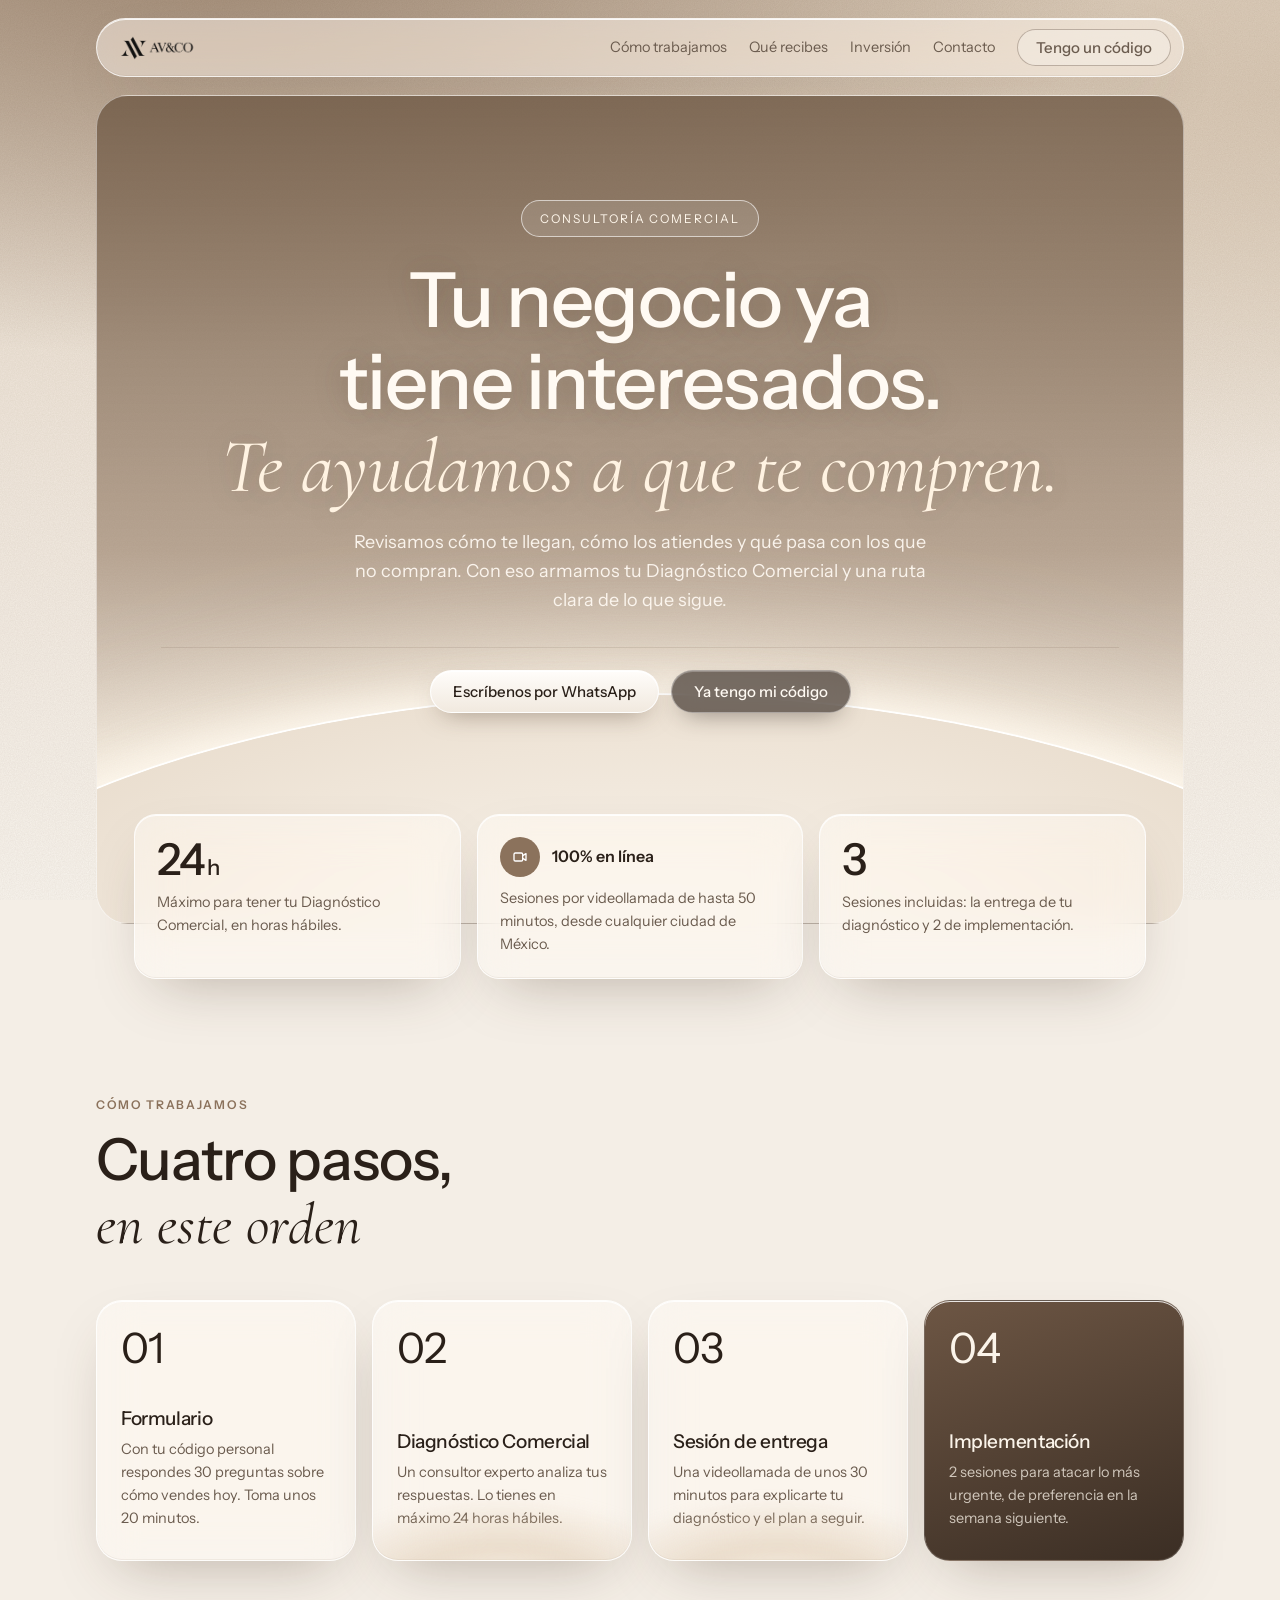
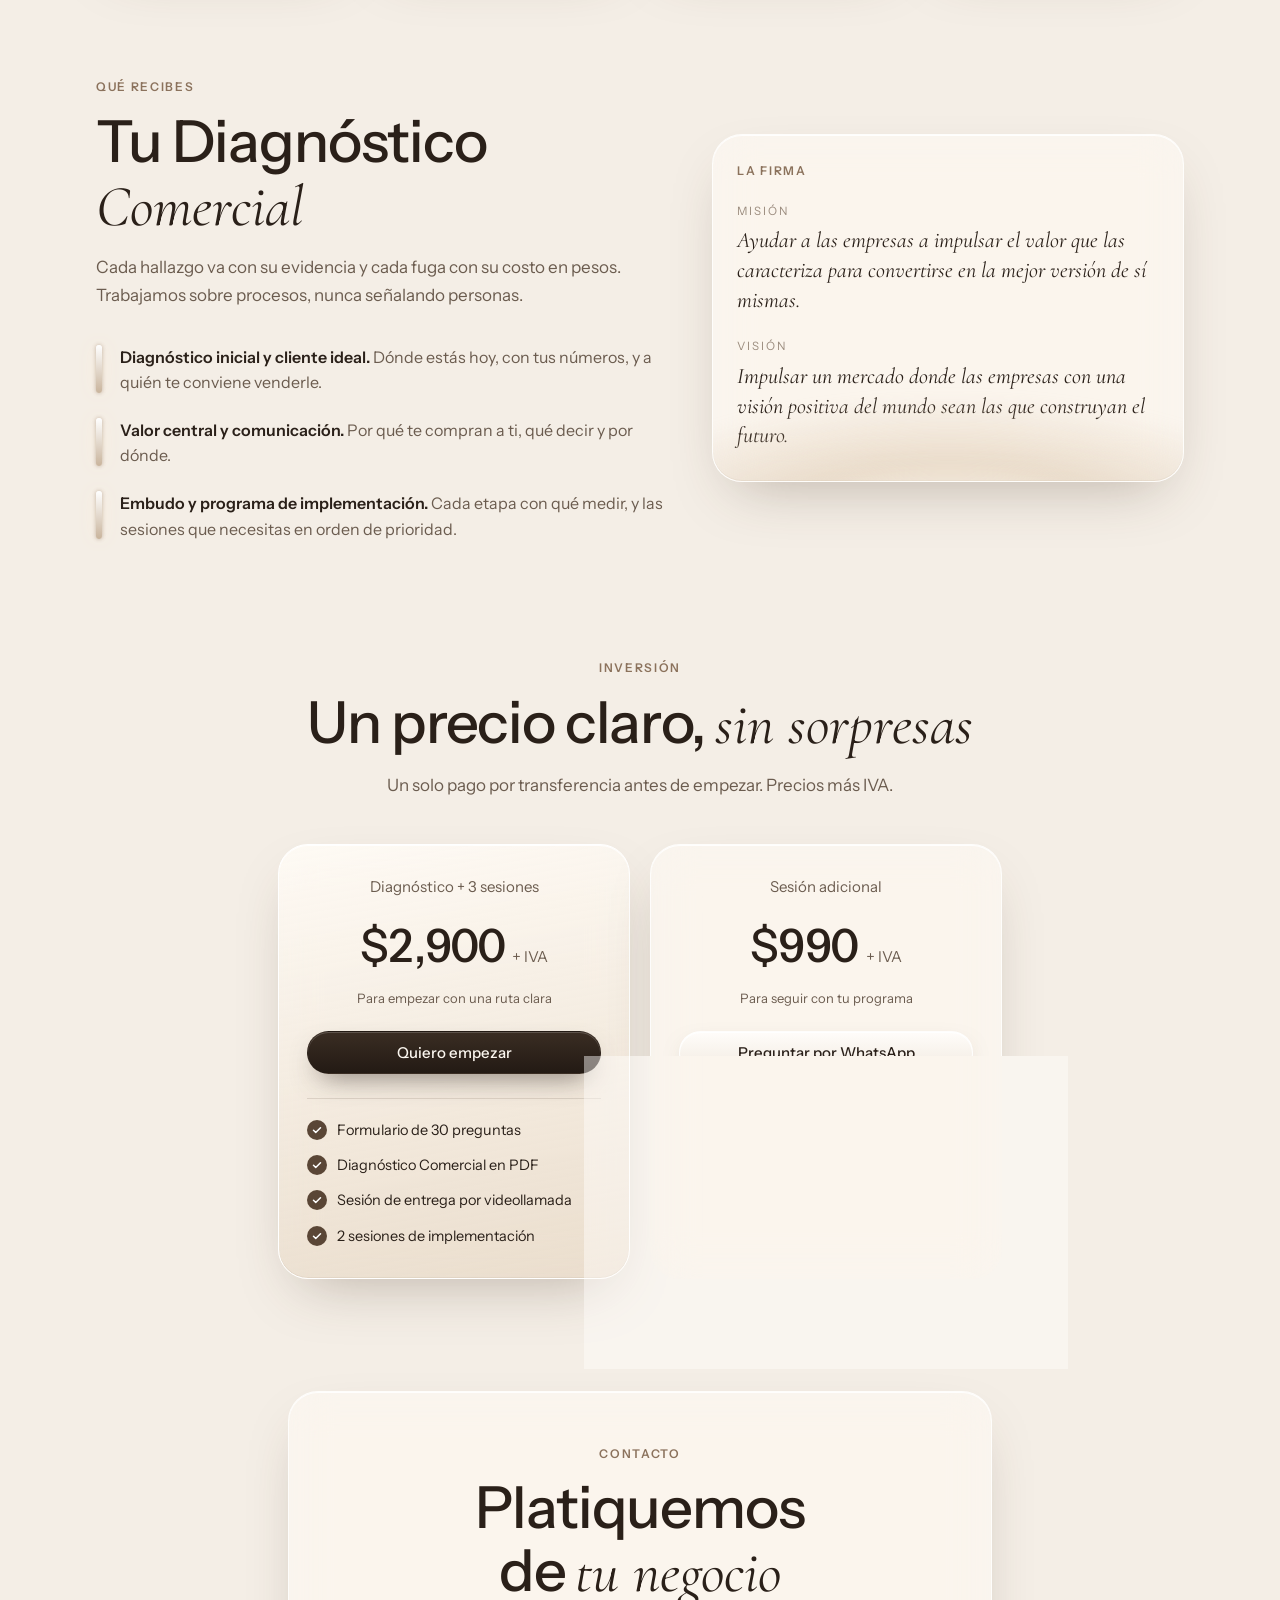
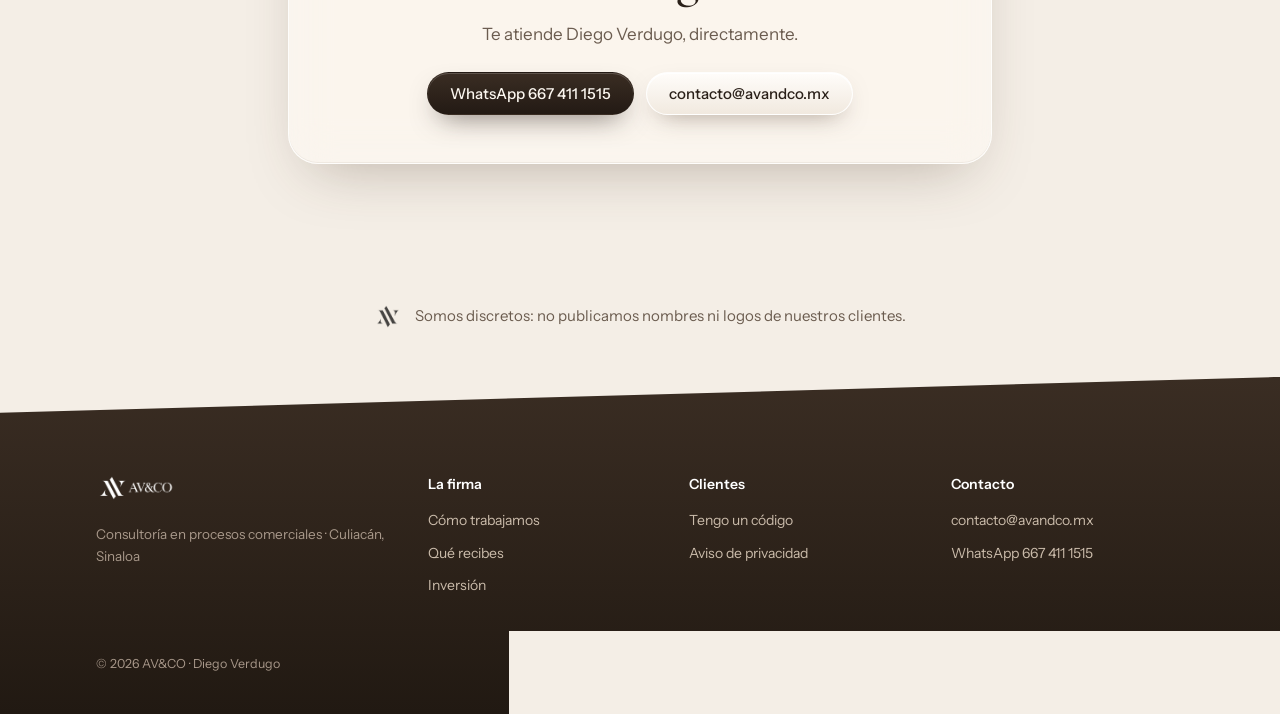
==== index.html @ db509d6c "Agenda propia en la pantalla de gracias, entrada con código usado y guía en PDF Co-Authored-By: Clau" ====
<!doctype html>
<html lang="es-MX">
<head>
  <meta charset="utf-8">
  <meta name="viewport" content="width=device-width, initial-scale=1">
  <title>AV&amp;CO · Consultoría comercial</title>
  <meta name="description" content="AV&CO revisa cómo llegan, cómo se atienden y cómo se da seguimiento a los interesados de tu negocio, y te entrega tu Diagnóstico Comercial con una ruta clara.">
  <link rel="preload" href="/assets/fuentes/instrument-sans.woff2" as="font" type="font/woff2" crossorigin>
  <link rel="stylesheet" href="/assets/estilos.css?v=5">
  <link rel="icon" href="/assets/marca/isotipo.png">
</head>
<body>

<header class="barra"><div class="vidrio">
  <a href="/"><img class="logo" src="/assets/marca/logo.png" alt="AV&amp;CO" width="80" height="30"></a>
  <nav class="links" aria-label="Principal">
    <a href="#como-trabajamos">Cómo trabajamos</a><a href="#que-recibes">Qué recibes</a><a href="#inversion">Inversión</a><a href="#contacto">Contacto</a>
    <a class="btn btn-linea btn-chico" href="/formulario/">Tengo un código</a>
  </nav>
  <button class="menu-btn" type="button" aria-label="Menú" aria-expanded="false" aria-controls="menu-movil" id="menu-btn"><span></span><span></span></button>
  <div class="menu-movil vidrio" id="menu-movil" hidden>
    <a href="#como-trabajamos">Cómo trabajamos</a><a href="#que-recibes">Qué recibes</a><a href="#inversion">Inversión</a><a href="#contacto">Contacto</a>
    <a class="btn btn-oscuro" href="/formulario/">Tengo un código</a>
  </div>
</div></header>

<main>
  <section class="portada">
    <div class="lienzo">
      <div class="arco" aria-hidden="true"></div>
      <span class="pastilla">Consultoría comercial</span>
      <h1>Tu negocio ya tiene interesados.<br><span class="serif">Te ayudamos a que te compren.</span></h1>
      <p class="entrada">Revisamos cómo te llegan, cómo los atiendes y qué pasa con los que no compran. Con eso armamos tu Diagnóstico Comercial y una ruta clara de lo que sigue.</p>
      <div class="acciones">
        <a class="btn btn-claro" href="https://wa.me/526674111515" rel="noopener">Escríbenos por WhatsApp</a>
        <a class="btn btn-cristal" href="/formulario/">Ya tengo mi código</a>
      </div>
    </div>
    <div class="tarjetas-flota">
      <div class="vidrio"><div class="grande">24<small> h</small></div><p>Máximo para tener tu Diagnóstico Comercial, en horas hábiles.</p></div>
      <div class="vidrio"><div class="fila"><div class="icono-redondo"><svg width="16" height="16" viewBox="0 0 24 24" fill="none" stroke="#fff" stroke-width="2" stroke-linecap="round" stroke-linejoin="round" aria-hidden="true"><rect x="3" y="6" width="13" height="12" rx="2"/><path d="M16 10l5-3v10l-5-3"/></svg></div><b>100% en línea</b></div><p>Sesiones por videollamada de hasta 50 minutos, desde cualquier ciudad de México.</p></div>
      <div class="vidrio"><div class="grande">3</div><p>Sesiones incluidas: la entrega de tu diagnóstico y 2 de implementación.</p></div>
    </div>
  </section>

  <section class="seccion" id="como-trabajamos"><div class="env">
    <span class="etiqueta">Cómo trabajamos</span>
    <h2 class="titulo-seccion">Cuatro pasos, <span class="serif">en este orden</span></h2>
    <div class="rejilla-4">
      <div class="tarjeta-info vidrio"><div class="num">01</div><h3>Formulario</h3><p>Con tu código personal respondes 30 preguntas sobre cómo vendes hoy. Toma unos 20 minutos.</p></div>
      <div class="tarjeta-info vidrio brillo"><div class="num">02</div><h3>Diagnóstico Comercial</h3><p>Un consultor experto analiza tus respuestas. Lo tienes en máximo 24 horas hábiles.</p></div>
      <div class="tarjeta-info vidrio brillo"><div class="num">03</div><h3>Sesión de entrega</h3><p>Una videollamada de unos 30 minutos para explicarte tu diagnóstico y el plan a seguir.</p></div>
      <div class="tarjeta-info oscura vidrio"><div class="num">04</div><h3>Implementación</h3><p>2 sesiones para atacar lo más urgente, de preferencia en la semana siguiente.</p></div>
    </div>
  </div></section>

  <section class="seccion" id="que-recibes" style="padding-top:0"><div class="env dos-col">
    <div>
      <span class="etiqueta">Qué recibes</span>
      <h2 class="titulo-seccion">Tu Diagnóstico <span class="serif">Comercial</span></h2>
      <p class="sub">Cada hallazgo va con su evidencia y cada fuga con su costo en pesos. Trabajamos sobre procesos, nunca señalando personas.</p>
      <div class="lista-luz">
        <div><i></i><p><b>Diagnóstico inicial y cliente ideal.</b> <span>Dónde estás hoy, con tus números, y a quién te conviene venderle.</span></p></div>
        <div><i></i><p><b>Valor central y comunicación.</b> <span>Por qué te compran a ti, qué decir y por dónde.</span></p></div>
        <div><i></i><p><b>Embudo y programa de implementación.</b> <span>Cada etapa con qué medir, y las sesiones que necesitas en orden de prioridad.</span></p></div>
      </div>
    </div>
    <div class="tarjeta-info vidrio brillo firma">
      <span class="etiqueta">La firma</span>
      <div class="mv"><small>Misión</small><p>Ayudar a las empresas a impulsar el valor que las caracteriza para convertirse en la mejor versión de sí mismas.</p></div>
      <div class="mv"><small>Visión</small><p>Impulsar un mercado donde las empresas con una visión positiva del mundo sean las que construyan el futuro.</p></div>
    </div>
  </div></section>

  <section class="seccion centrado" id="inversion" style="padding-top:0"><div class="env">
    <span class="etiqueta">Inversión</span>
    <h2 class="titulo-seccion" style="max-width:18ch">Un precio claro, <span class="serif">sin sorpresas</span></h2>
    <p class="sub">Un solo pago por transferencia antes de empezar. Precios más IVA.</p>
    <div class="precios">
      <div class="plan vidrio destacado">
        <div class="nombre">Diagnóstico + 3 sesiones</div>
        <div class="precio">$2,900 <small>+ IVA</small></div>
        <p class="nota">Para empezar con una ruta clara</p>
        <a class="btn btn-oscuro" href="https://wa.me/526674111515" rel="noopener">Quiero empezar</a>
        <ul><li><span class="check"><svg width="12" height="12" viewBox="0 0 24 24" fill="none" stroke="#fff" stroke-width="3" stroke-linecap="round" stroke-linejoin="round" aria-hidden="true"><path d="M5 12.5l4.5 4.5L19 7.5"/></svg></span>Formulario de 30 preguntas</li><li><span class="check"><svg width="12" height="12" viewBox="0 0 24 24" fill="none" stroke="#fff" stroke-width="3" stroke-linecap="round" stroke-linejoin="round" aria-hidden="true"><path d="M5 12.5l4.5 4.5L19 7.5"/></svg></span>Diagnóstico Comercial en PDF</li><li><span class="check"><svg width="12" height="12" viewBox="0 0 24 24" fill="none" stroke="#fff" stroke-width="3" stroke-linecap="round" stroke-linejoin="round" aria-hidden="true"><path d="M5 12.5l4.5 4.5L19 7.5"/></svg></span>Sesión de entrega por videollamada</li><li><span class="check"><svg width="12" height="12" viewBox="0 0 24 24" fill="none" stroke="#fff" stroke-width="3" stroke-linecap="round" stroke-linejoin="round" aria-hidden="true"><path d="M5 12.5l4.5 4.5L19 7.5"/></svg></span>2 sesiones de implementación</li></ul>
      </div>
      <div class="plan vidrio">
        <div class="nombre">Sesión adicional</div>
        <div class="precio">$990 <small>+ IVA</small></div>
        <p class="nota">Para seguir con tu programa</p>
        <a class="btn btn-claro" href="https://wa.me/526674111515" rel="noopener">Preguntar por WhatsApp</a>
        <ul><li><span class="check"><svg width="12" height="12" viewBox="0 0 24 24" fill="none" stroke="#fff" stroke-width="3" stroke-linecap="round" stroke-linejoin="round" aria-hidden="true"><path d="M5 12.5l4.5 4.5L19 7.5"/></svg></span>Una sesión más de tu programa</li><li><span class="check"><svg width="12" height="12" viewBox="0 0 24 24" fill="none" stroke="#fff" stroke-width="3" stroke-linecap="round" stroke-linejoin="round" aria-hidden="true"><path d="M5 12.5l4.5 4.5L19 7.5"/></svg></span>Paquetes de 2, 4 o 6 sesiones</li><li><span class="check"><svg width="12" height="12" viewBox="0 0 24 24" fill="none" stroke="#fff" stroke-width="3" stroke-linecap="round" stroke-linejoin="round" aria-hidden="true"><path d="M5 12.5l4.5 4.5L19 7.5"/></svg></span>Cada 7 o 15 días</li><li><span class="check"><svg width="12" height="12" viewBox="0 0 24 24" fill="none" stroke="#fff" stroke-width="3" stroke-linecap="round" stroke-linejoin="round" aria-hidden="true"><path d="M5 12.5l4.5 4.5L19 7.5"/></svg></span>Una tarea concreta por sesión</li></ul>
      </div>
    </div>
  </div></section>

  <section class="seccion" id="contacto" style="padding-top:0"><div class="env">
    <div class="contacto-caja vidrio">
      <span class="etiqueta">Contacto</span>
      <h2 class="titulo-seccion" style="margin-inline:auto;max-width:16ch">Platiquemos de <span class="serif">tu negocio</span></h2>
      <p class="sub" style="margin-inline:auto">Te atiende Diego Verdugo, directamente.</p>
      <div class="datos">
        <a class="btn btn-oscuro" href="https://wa.me/526674111515" rel="noopener">WhatsApp 667 411 1515</a>
        <a class="btn btn-claro" href="mailto:contacto@avandco.mx">contacto@avandco.mx</a>
      </div>
    </div>
  </div></section>
</main>

<div class="discretos"><img src="/assets/marca/isotipo.png" alt="" width="26" height="25"><p>Somos discretos: no publicamos nombres ni logos de nuestros clientes.</p></div>

<footer class="pie"><div class="env">
  <div class="cols">
    <div><img src="/assets/marca/logo-blanco.png" alt="AV&amp;CO" style="height:30px;width:auto"><p class="lema">Consultoría en procesos comerciales · Culiacán, Sinaloa</p></div>
    <div><h4>La firma</h4><a href="#como-trabajamos">Cómo trabajamos</a><a href="#que-recibes">Qué recibes</a><a href="#inversion">Inversión</a></div>
    <div><h4>Clientes</h4><a href="/formulario/">Tengo un código</a><a href="/privacidad/">Aviso de privacidad</a></div>
    <div><h4>Contacto</h4><a href="mailto:contacto@avandco.mx">contacto@avandco.mx</a><a href="https://wa.me/526674111515" rel="noopener">WhatsApp 667 411 1515</a></div>
  </div>
  <p class="legal">© <span id="anio">2026</span> AV&amp;CO · Diego Verdugo</p>
</div></footer>
<script src="/assets/sitio.js?v=1"></script>
</body>
</html>
---- assets/estilos.css ----
/* AV&CO · estilos del sitio v3 (vidrio líquido en café, beige y blanco).
   Fuentes alojadas aquí mismo: el sitio no llama a servicios externos. */
@font-face{font-family:'Instrument Sans';font-style:normal;font-weight:400 600;font-display:swap;src:url(/assets/fuentes/instrument-sans.woff2) format('woff2')}
@font-face{font-family:'Cormorant Garamond';font-style:italic;font-weight:400;font-display:swap;src:url(/assets/fuentes/cormorant-garamond-italic.woff2) format('woff2')}

:root{
  --cafe-900:#2a2019; --cafe-700:#5a4636; --cafe-500:#8b725c; --cafe-300:#c4b09b;
  --hueso:#f4eee6;
  --tinta:#2a2019; --tinta-2:#6b5c4f; --tinta-3:#9a8b7d;
  --vidrio:rgba(255,253,250,.46); --vidrio-fuerte:rgba(255,253,250,.7);
  --borde-vidrio:rgba(255,255,255,.72); --sombra:0 24px 60px -24px rgba(74,55,38,.35);
  --ok:#3a9d63; --ok-suave:#d9efe1; --error:#a3352b;
  --sans:"Instrument Sans",-apple-system,"Segoe UI",Roboto,Arial,sans-serif;
  --serif:"Cormorant Garamond","Iowan Old Style",Georgia,serif;
  --mono:ui-monospace,SFMono-Regular,Menlo,monospace;
  color-scheme:light;
}
*{box-sizing:border-box}
[hidden]{display:none!important}
html{-webkit-text-size-adjust:100%}
body{margin:0;font:400 16px/1.6 var(--sans);color:var(--tinta);background-color:var(--hueso);min-height:100vh;
  background-image:
   radial-gradient(120% 80% at 15% -10%,#9c8570 0%,rgba(156,133,112,.55) 30%,transparent 62%),
   radial-gradient(90% 70% at 100% 10%,#d8c8b5 0%,transparent 60%),
   linear-gradient(180deg,#e3d5c4 0%,#efe6db 45%,#f8f4ee 100%);
  background-attachment:fixed}
body::before{content:"";position:fixed;inset:0;pointer-events:none;z-index:0;opacity:.32;mix-blend-mode:multiply;
  background-image:url("data:image/svg+xml,%3Csvg xmlns='http://www.w3.org/2000/svg' width='220' height='220'%3E%3Cfilter id='n'%3E%3CfeTurbulence type='fractalNoise' baseFrequency='.85' numOctaves='3' stitchTiles='stitch'/%3E%3CfeColorMatrix values='0 0 0 0 .45 0 0 0 0 .38 0 0 0 0 .3 0 0 0 .55 0'/%3E%3C/filter%3E%3Crect width='100%25' height='100%25' filter='url(%23n)'/%3E%3C/svg%3E")}
main,header,footer,.discretos{position:relative;z-index:1}
img{max-width:100%}
a{color:inherit}
h1,h2,h3{font-weight:500;letter-spacing:-.02em;line-height:1.08;text-wrap:balance;margin:0}
p{margin:0}
.serif{font-family:var(--serif);font-style:italic;font-weight:400;letter-spacing:0}
.env{max-width:72rem;margin:0 auto;padding-inline:clamp(16px,4vw,32px)}
.etiqueta{font-size:12px;letter-spacing:.14em;text-transform:uppercase;color:var(--cafe-500);font-weight:600}

/* Vidrio líquido */
.vidrio{background:var(--vidrio);border:1px solid var(--borde-vidrio);
  -webkit-backdrop-filter:blur(22px) saturate(150%);backdrop-filter:blur(22px) saturate(150%);
  box-shadow:inset 0 1px 0 rgba(255,255,255,.85),inset 0 -1px 0 rgba(120,95,70,.08),var(--sombra)}

/* Barra de navegación */
.barra{margin:18px auto 0;max-width:72rem;padding-inline:clamp(16px,4vw,32px)}
.barra>.vidrio{position:relative;display:flex;align-items:center;justify-content:space-between;gap:16px;padding:10px 12px 10px 20px;border-radius:999px}
.logo{height:30px;display:block}
.links{display:flex;gap:22px;align-items:center;font-size:14.5px;flex-wrap:wrap}
.links a{text-decoration:none;color:var(--tinta-2)}
.links a:hover{color:var(--tinta)}
.menu-btn{display:none;width:44px;height:44px;border-radius:50%;border:1px solid rgba(90,70,54,.25);background:rgba(255,255,255,.5);cursor:pointer;flex-direction:column;justify-content:center;align-items:center;gap:5px;padding:0}
.menu-btn span{width:16px;height:1.5px;background:var(--tinta);transition:.25s}
.menu-btn[aria-expanded=true] span:first-child{transform:translateY(3.25px) rotate(45deg)}
.menu-btn[aria-expanded=true] span:last-child{transform:translateY(-3.25px) rotate(-45deg)}
.menu-movil{position:absolute;top:calc(100% + 10px);left:0;right:0;border-radius:24px;padding:10px;display:grid;gap:2px;z-index:20;background:rgba(251,248,243,.97)}
.menu-movil a:not(.btn){padding:14px 16px;border-radius:14px;text-decoration:none;font-size:16px;border-bottom:1px solid rgba(90,70,54,.08)}
.menu-movil .btn{justify-content:center;margin-top:8px}

/* Botones */
.btn{display:inline-flex;align-items:center;gap:10px;border-radius:999px;padding:13px 22px;font:500 15px/1 var(--sans);text-decoration:none;cursor:pointer;border:1px solid transparent;transition:.2s}
.btn-claro{background:linear-gradient(180deg,#fffdfa,#f1e9df);color:var(--tinta);border-color:rgba(255,255,255,.9);box-shadow:inset 0 1px 0 #fff,0 10px 26px -12px rgba(74,55,38,.55)}
.btn-oscuro{background:linear-gradient(180deg,#3a2d23,#231a14);color:#fbf6ef;box-shadow:inset 0 1px 0 rgba(255,255,255,.18),0 12px 28px -12px rgba(42,32,25,.7)}
.btn-linea{border-color:rgba(90,70,54,.35);color:var(--tinta);background:rgba(255,255,255,.25)}
.btn-cristal{background:rgba(42,32,25,.62);color:#fffaf3;border-color:rgba(255,255,255,.4);-webkit-backdrop-filter:blur(14px);backdrop-filter:blur(14px);box-shadow:inset 0 1px 0 rgba(255,255,255,.25),0 10px 26px -12px rgba(42,32,25,.6)}
.btn-chico{padding:10px 18px}
.btn:hover{transform:translateY(-1px)}
.btn[disabled],.btn:disabled{opacity:.45;cursor:not-allowed;transform:none}
.btn:focus-visible,.menu-btn:focus-visible{outline:2px solid var(--cafe-500);outline-offset:2px}
.pastilla{display:inline-block;border:1px solid rgba(90,70,54,.35);border-radius:999px;padding:8px 18px;font-size:12px;letter-spacing:.16em;text-transform:uppercase;color:var(--tinta-2);background:rgba(255,255,255,.22)}

/* Portada */
.portada{position:relative;margin:18px auto 0;max-width:72rem;padding-inline:clamp(16px,4vw,32px)}
.portada .lienzo{position:relative;overflow:hidden;border-radius:32px;padding:clamp(56px,9vw,104px) clamp(20px,5vw,64px) clamp(150px,18vw,210px);text-align:center;
  background:linear-gradient(180deg,rgba(112,90,70,.82),rgba(150,125,102,.62) 55%,rgba(214,198,178,.35) 80%,rgba(244,238,230,.2));border:1px solid rgba(255,255,255,.45)}
.arco{position:absolute;left:50%;bottom:-62%;width:150%;aspect-ratio:2.2/1;transform:translateX(-50%);border-radius:50%;
  background:radial-gradient(60% 60% at 50% 40%,#fbf7f1 0%,#efe5d8 55%,#e2d4c2 100%);
  box-shadow:0 -2px 0 rgba(255,255,255,.95),0 -10px 40px rgba(255,250,240,.9),0 -40px 120px rgba(255,246,232,.7)}
.portada h1{position:relative;font-size:clamp(40px,6.4vw,76px);color:#fffaf3;text-shadow:0 2px 30px rgba(60,44,30,.25);margin-top:22px}
.portada h1 .serif{color:#fff3e2}
.portada .entrada{position:relative;max-width:36rem;margin:20px auto 0;color:rgba(255,250,243,.92);font-size:clamp(16px,1.6vw,18px)}
.portada .pastilla{position:relative;color:#fff7ec;border-color:rgba(255,255,255,.6);background:rgba(255,255,255,.12)}
.portada .acciones{position:relative;display:flex;gap:12px;justify-content:center;flex-wrap:wrap;margin-top:32px}
.tarjetas-flota{position:relative;display:grid;grid-template-columns:repeat(3,minmax(0,1fr));gap:16px;margin:-110px clamp(12px,3vw,40px) 0}
.tarjetas-flota .vidrio{border-radius:22px;padding:22px}
.tarjetas-flota .grande{font-size:44px;font-weight:500;letter-spacing:-.03em;line-height:1}
.tarjetas-flota .grande small{font-size:22px}
.tarjetas-flota p{color:var(--tinta-2);font-size:14.5px;margin-top:10px}
.icono-redondo{width:40px;height:40px;border-radius:50%;display:grid;place-items:center;background:var(--cafe-500);color:#fff;flex:none}
.fila{display:flex;align-items:center;gap:12px}

/* Secciones de información */
.seccion{padding-block:clamp(64px,9vw,112px)}
.titulo-seccion{font-size:clamp(34px,5vw,58px);max-width:14ch;margin-top:12px}
.sub{color:var(--tinta-2);max-width:40rem;margin-top:16px;font-size:17px}
.rejilla-4{display:grid;grid-template-columns:repeat(4,minmax(0,1fr));gap:16px;margin-top:44px}
.tarjeta-info{position:relative;overflow:hidden;border-radius:26px;padding:26px 24px 30px;min-height:250px;display:flex;flex-direction:column;min-width:0}
.tarjeta-info .num{font-size:42px;font-weight:400;letter-spacing:-.03em;line-height:1}
.tarjeta-info h3{font-size:19px;margin-top:auto;padding-top:40px}
.tarjeta-info p{color:var(--tinta-2);font-size:14.5px;margin-top:8px}
.tarjeta-info.brillo::after{content:"";position:absolute;inset:auto -30% -55% -30%;height:80%;border-radius:50%;
  background:radial-gradient(closest-side,rgba(255,250,242,.95),rgba(214,190,160,.45),transparent);filter:blur(6px);pointer-events:none}
.tarjeta-info.oscura{background:linear-gradient(160deg,#6d5644,#3b2e24);color:#fbf4ea;border-color:rgba(255,255,255,.18)}
.tarjeta-info.oscura p{color:rgba(251,244,234,.75)}
.dos-col{display:grid;grid-template-columns:1.1fr .9fr;gap:40px;align-items:center}
.lista-luz{display:grid;gap:22px;margin-top:36px;max-width:40rem}
.lista-luz div{display:flex;gap:18px;align-items:flex-start}
.lista-luz i{flex:none;width:6px;height:48px;border-radius:6px;background:linear-gradient(180deg,#fff,#c9b49c);box-shadow:0 0 18px rgba(255,240,220,.95),0 0 4px rgba(139,114,92,.6)}
.lista-luz b{font-weight:600}
.lista-luz span{color:var(--tinta-2)}
.firma{border-radius:30px;min-height:0;gap:22px}
.firma .mv small{display:block;font-size:11.5px;letter-spacing:.16em;text-transform:uppercase;color:var(--tinta-3);margin-bottom:6px}
.firma .mv p{font-family:var(--serif);font-style:italic;font-size:clamp(19px,1.8vw,22px);line-height:1.35;color:var(--tinta);margin:0}

/* Precios */
.centrado{text-align:center}
.centrado .titulo-seccion,.centrado .sub{margin-inline:auto}
.precios{display:grid;grid-template-columns:repeat(2,minmax(0,22rem));gap:20px;justify-content:center;margin-top:44px;text-align:left}
.plan{border-radius:30px;padding:30px 28px;min-width:0}
.plan.destacado{background:linear-gradient(170deg,rgba(255,252,247,.85),rgba(226,210,190,.6));border-color:#fff}
.plan .nombre{font-size:15px;color:var(--tinta-2);text-align:center}
.plan .precio{font-size:46px;font-weight:500;letter-spacing:-.03em;margin-top:10px;font-variant-numeric:tabular-nums;text-align:center}
.plan .precio small{font-size:15px;color:var(--tinta-2);font-weight:400;letter-spacing:0}
.plan .nota{font-size:13px;color:var(--tinta-2);margin-top:6px;text-align:center}
.plan .btn{width:100%;justify-content:center;margin-top:22px}
.plan ul{list-style:none;padding:20px 0 0;margin:24px 0 0;border-top:1px solid rgba(90,70,54,.15);display:grid;gap:12px;font-size:14.5px}
.plan li{display:flex;gap:10px;align-items:flex-start}
.check{flex:none;width:20px;height:20px;border-radius:50%;background:var(--cafe-700);display:grid;place-items:center;margin-top:1px}

/* Contacto, discreción y pie */
.contacto-caja{max-width:44rem;margin:0 auto;border-radius:30px;padding:clamp(28px,5vw,48px);text-align:center}
.contacto-caja .datos{display:flex;gap:12px;justify-content:center;flex-wrap:wrap;margin-top:24px}
.discretos{display:flex;align-items:center;justify-content:center;gap:14px;text-align:center;padding:28px 16px 8px;color:var(--tinta-2);font-size:15px}
.discretos img{width:26px;opacity:.8}
.pie{position:relative;z-index:1;margin-top:40px;background:linear-gradient(180deg,#3a2d23,#211912);color:#e9dfd2;clip-path:polygon(0 36px,100% 0,100% 100%,0 100%);padding:96px 0 40px}
.pie .cols{display:grid;grid-template-columns:1.3fr 1fr 1fr 1fr;gap:28px}
.pie h4{margin:0 0 14px;font-size:14px;font-weight:600;color:#fff}
.pie a{display:block;text-decoration:none;color:#cbbcab;font-size:14px;margin-bottom:10px}
.pie a:hover{color:#fff}
.pie .lema{font-size:13.5px;color:#a8988a;margin-top:14px}
.pie .legal{margin-top:48px;font-size:12.5px;color:#a8988a}

/* Formulario: entrada con código */
.escena{min-height:calc(100vh - 120px);display:grid;place-items:center;padding:40px 16px;position:relative;overflow:hidden}
.rayo{position:absolute;top:-60px;right:18%;width:380px;height:620px;transform:rotate(28deg);background:linear-gradient(180deg,rgba(255,255,255,.85),transparent 75%);filter:blur(30px);opacity:.75;pointer-events:none}
.caja-codigo{position:relative;width:min(100%,400px);border-radius:34px;padding:38px 30px 30px;text-align:center}
.caja-codigo .iso{width:48px;margin:0 auto;display:block}
.caja-codigo h1{font-size:30px;margin-top:16px}
.caja-codigo .ayuda-caja{color:var(--tinta-2);font-size:14.5px;margin-top:8px}
.codigo-input{width:100%;margin-top:22px;font:500 18px/1 var(--mono);letter-spacing:.14em;text-transform:uppercase;text-align:center;
  padding:16px;border-radius:16px;border:1px solid rgba(255,255,255,.85);background:rgba(255,255,255,.55);color:var(--tinta);box-shadow:inset 0 2px 6px rgba(74,55,38,.08)}
.codigo-input:focus{outline:2px solid var(--cafe-500);outline-offset:2px}
.caja-codigo .btn{width:100%;justify-content:center;margin-top:14px}
.separador{display:flex;align-items:center;gap:12px;color:var(--tinta-3);font-size:12px;margin:22px 0 14px}
.separador::before,.separador::after{content:"";flex:1;height:1px;background:rgba(90,70,54,.18)}
.caja-codigo .pie-caja{font-size:13.5px;color:var(--tinta-2)}
.caja-codigo .mensaje{text-align:left;margin-top:16px}

/* Formulario: marco con avance a la izquierda */
.marco{max-width:66rem;margin:28px auto 60px;border-radius:32px;padding:10px;display:grid;grid-template-columns:270px minmax(0,1fr);gap:10px}
.marco.sencillo{grid-template-columns:minmax(0,1fr);max-width:50rem}
.lateral{min-width:0;border-radius:24px;padding:30px 26px;background:rgba(255,255,255,.28)}
.lateral .logo{height:26px;margin-bottom:34px}
.lateral h2{font-size:21px;margin-bottom:26px}
.paso-movil{display:none;font-size:13.5px;color:var(--tinta-2);margin:-8px 0 14px}
.pasos{list-style:none;margin:0;padding:0}
.pasos li{position:relative;display:flex;gap:14px;align-items:center;padding-bottom:28px;font-size:15px;color:var(--tinta-3)}
.pasos li:not(:last-child)::after{content:"";position:absolute;left:15px;top:34px;bottom:4px;width:2px;background:rgba(90,70,54,.15)}
.pasos li.hecho::after{background:var(--cafe-500)}
.pasos .bola{flex:none;width:32px;height:32px;border-radius:50%;display:grid;place-items:center;font-size:13px;font-weight:600;background:rgba(255,255,255,.6);border:1px solid rgba(90,70,54,.15)}
.pasos li.hecho .bola{background:var(--cafe-700);color:#fff;border-color:transparent}
.pasos li.actual{color:var(--tinta);font-weight:600}
.pasos li.actual .bola{background:#fff;border:2px solid var(--cafe-700);color:var(--cafe-700)}
.contenido{border-radius:24px;padding:clamp(22px,4vw,40px);background:var(--vidrio-fuerte);border:1px solid #fff;min-width:0}
.contenido h1,.contenido h2{font-size:clamp(24px,3vw,30px);margin:8px 0 22px}
.contenido>p{color:var(--tinta-2);margin-bottom:16px}

/* Preguntas (las arma formulario.js) */
.campo{margin-bottom:26px;border:0;padding:0;min-width:0}
.campo label,.campo legend{display:block;font-weight:600;margin-bottom:10px;padding:0}
.campo .num-p{color:var(--cafe-500);margin-right:6px;font-variant-numeric:tabular-nums}
.campo .ayuda{display:block;font-weight:400;font-size:13.5px;color:var(--tinta-2);margin-top:2px}
.campo fieldset{border:0;padding:0;margin:0;min-width:0}
input[type=text],input[type=tel],input[type=email],input[type=number],textarea,select{
  width:100%;font:inherit;color:var(--tinta);background:rgba(255,255,255,.75);border:1px solid rgba(90,70,54,.16);border-radius:14px;padding:13px 15px}
textarea{min-height:6.5rem;resize:vertical}
input:focus,textarea:focus,select:focus{outline:2px solid var(--cafe-500);outline-offset:1px;border-color:transparent}
select:disabled{opacity:.6}
.opciones{display:flex;flex-wrap:wrap;gap:8px}
.opcion{position:relative;display:inline-flex!important;align-items:center;font-weight:400!important;margin:0!important;padding:10px 16px;border-radius:999px;border:1px solid rgba(90,70,54,.18);background:rgba(255,255,255,.6);cursor:pointer;font-size:14.5px;transition:.2s}
.opcion input{position:absolute;opacity:0;pointer-events:none}
.opcion:has(input:checked){background:var(--cafe-700);color:#fff;border-color:transparent;font-weight:600!important}
.opcion:has(input:focus-visible){outline:2px solid var(--cafe-500);outline-offset:2px}
.sub-campo{margin-top:10px}
.fila-doble{display:grid;grid-template-columns:repeat(auto-fit,minmax(12rem,1fr));gap:8px}
.tres{display:grid;gap:8px}
.campo.invalido input,.campo.invalido textarea,.campo.invalido select,.campo.invalido .opciones{outline:2px solid var(--error);outline-offset:2px;border-radius:14px}
.mensaje{padding:12px 16px;border-radius:14px;margin-bottom:16px;font-size:14.5px}
.mensaje.error{background:rgba(163,53,43,.1);color:var(--error)}
.mensaje.info{background:rgba(255,255,255,.7)}
.acciones{display:flex;justify-content:space-between;align-items:center;gap:12px;flex-wrap:wrap;border-top:1px solid rgba(90,70,54,.12);padding-top:22px;margin-top:8px}
.guardado{font-size:13px;color:var(--tinta-3)}

/* Aviso dentro del formulario */
.aviso-caja{max-height:46vh;overflow:auto;border-radius:18px;background:rgba(255,255,255,.6);border:1px solid rgba(90,70,54,.12);padding:18px clamp(16px,3vw,26px);font-size:14.5px}
.aviso-caja h2{font-size:16px;margin:18px 0 6px}
.aviso-caja .etiqueta{display:none}

/* Interruptor (en lugar de casilla) */
.interruptor{position:relative;display:flex;gap:14px;align-items:flex-start;padding:16px 18px;border-radius:18px;background:rgba(255,255,255,.6);border:1px solid rgba(255,255,255,.9);cursor:pointer;margin-top:12px}
.interruptor input{position:absolute;opacity:0;pointer-events:none}
.riel{flex:none;width:52px;height:32px;border-radius:999px;background:rgba(90,70,54,.2);position:relative;transition:.25s;box-shadow:inset 0 1px 3px rgba(0,0,0,.12)}
.riel::after{content:"";position:absolute;top:3px;left:3px;width:26px;height:26px;border-radius:50%;background:#fff;box-shadow:0 2px 6px rgba(0,0,0,.2);transition:.25s}
.interruptor input:checked+.riel{background:var(--ok)}
.interruptor input:checked+.riel::after{left:23px}
.interruptor input:focus-visible+.riel{outline:2px solid var(--cafe-500);outline-offset:2px}
.interruptor .txt{font-size:14.5px;line-height:1.5}
.interruptor .txt b{display:block;font-size:15px}

/* Gracias */
.gracias{max-width:66rem;margin:28px auto 60px;border-radius:32px;padding:10px;display:grid;grid-template-columns:minmax(0,.85fr) minmax(0,1.15fr);gap:10px}
.gracias .izq{padding:clamp(28px,5vw,52px);display:flex;flex-direction:column;justify-content:center;align-items:center;text-align:center}
.sello{width:76px;height:76px;border-radius:50%;display:grid;place-items:center;background:var(--ok-suave);box-shadow:0 18px 40px -10px rgba(58,157,99,.45)}
.sello div{width:50px;height:50px;border-radius:50%;background:var(--ok);display:grid;place-items:center}
.gracias .izq h1{font-size:clamp(26px,3vw,32px);margin-top:26px}
.gracias .izq p{color:var(--tinta-2);margin-top:10px;max-width:24rem}
.gracias .der{border-radius:24px;padding:clamp(22px,4vw,36px);background:var(--vidrio-fuerte);border:1px solid #fff;min-width:0}
.paso-g{position:relative;display:grid;grid-template-columns:36px minmax(0,1fr);gap:16px;padding-bottom:26px}
.paso-g:not(:last-child)::before{content:"";position:absolute;left:17px;top:40px;bottom:6px;width:2px;background:rgba(90,70,54,.15)}
.paso-g.hecho::before{background:var(--ok)}
.paso-g .bola{width:36px;height:36px;border-radius:50%;display:grid;place-items:center;font-weight:600;font-size:14px;background:#fff;border:2px solid var(--cafe-700);color:var(--cafe-700)}
.paso-g.hecho .bola{background:var(--ok);border-color:var(--ok);color:#fff}
.paso-g h3{font-size:17px;margin-top:6px}
.paso-g p{color:var(--tinta-2);font-size:14.5px;margin-top:6px}

/* Aviso de privacidad */
.doc-cab{text-align:center;padding:clamp(56px,8vw,96px) 16px 40px}
.doc-cab h1{font-size:clamp(40px,6vw,64px);margin-top:20px}
.doc-cab p{color:var(--tinta-2);margin-top:14px}
.doc{max-width:52rem;margin:0 auto 40px;border-radius:30px;padding:clamp(24px,5vw,48px)}
.doc .intro{border-bottom:1px solid rgba(90,70,54,.15);padding-bottom:22px;color:var(--tinta-2);font-size:15px}
.doc h2{font-size:17px;margin:30px 0 18px;display:flex;align-items:center;gap:10px}
.n-sec{flex:none;display:inline-grid;place-items:center;width:26px;height:26px;border-radius:50%;border:1px solid rgba(90,70,54,.3);font-size:12px;color:var(--cafe-700)}
.rejilla-doc{display:grid;grid-template-columns:repeat(2,minmax(0,1fr));gap:24px 34px}
.rejilla-doc.una{grid-template-columns:1fr}
.item-doc{display:grid;grid-template-columns:34px minmax(0,1fr);gap:14px}
.item-doc .ic{width:34px;height:34px;border-radius:10px;background:var(--cafe-700);display:grid;place-items:center}
.item-doc b{font-size:14.5px;display:block}
.item-doc p,.item-doc div>span{font-size:14px;line-height:1.6;color:var(--tinta-2);margin-top:4px;display:block}
.nota-doc{margin-top:18px;padding:14px 16px;border-radius:14px;background:rgba(255,255,255,.6);font-size:14px;color:var(--tinta-2)}
.doc a{color:var(--cafe-700)}

/* Agenda propia (paso 2) y guía (paso 3) */
.paso-g.actual .bola{background:var(--cafe-700);color:#fff}
.agenda,.guia-caja{margin-top:16px}
.agenda .sub-et{font-size:12px;letter-spacing:.12em;text-transform:uppercase;color:var(--tinta-3);font-weight:600;margin:16px 0 8px}
.agenda .opcion{padding:9px 14px;font-size:14px}
.agenda .dias .opcion{flex-direction:column;align-items:flex-start;line-height:1.25;border-radius:16px}
.agenda .dias .opcion small{font-size:11.5px;opacity:.75;text-transform:capitalize}
.agenda .horas .opcion{font-variant-numeric:tabular-nums;min-width:74px;justify-content:center}
.agenda input[type=email]{width:100%;font:inherit;color:var(--tinta);background:rgba(255,255,255,.75);border:1px solid rgba(90,70,54,.16);border-radius:14px;padding:12px 14px}
.agenda .acciones{display:flex;flex-wrap:wrap;gap:10px;margin-top:16px}
.agenda .mensaje{margin:14px 0 0}
.agenda .vacio{font-size:14.5px;color:var(--tinta-2)}
.cita{border-radius:18px;padding:16px 18px;background:rgba(255,255,255,.7);border:1px solid #fff;box-shadow:0 10px 28px -18px rgba(74,55,38,.45)}
.cita .cuando{font-weight:600;font-size:16px;text-transform:none}
.cita .cuando::first-letter{text-transform:uppercase}
.cita .detalle{font-size:14px;color:var(--tinta-2);margin-top:4px}
.cita .acciones{margin-top:12px}
.cita+.cita{margin-top:10px}
.cita .tipo{font-size:11.5px;letter-spacing:.12em;text-transform:uppercase;color:var(--cafe-500);font-weight:600;display:block;margin-bottom:4px}
.guia-caja .candado{display:flex;gap:12px;align-items:center;font-size:14px;color:var(--tinta-2);padding:12px 14px;border-radius:14px;background:rgba(255,255,255,.45);border:1px dashed rgba(90,70,54,.3)}
.guia-caja .candado svg{flex:none}
.guia-caja .veces{font-size:13px;color:var(--tinta-3);margin-top:8px}
.implementacion{border-top:1px solid rgba(90,70,54,.15);padding-top:22px;margin-bottom:22px}
.implementacion h3{font-size:17px}
.implementacion>p{color:var(--tinta-2);font-size:14.5px;margin:6px 0 14px}
.velo-agenda{position:fixed;inset:0;z-index:60;display:grid;place-items:center;padding:16px;background:rgba(42,32,25,.35);backdrop-filter:blur(6px);-webkit-backdrop-filter:blur(6px)}
.modal{width:min(30rem,100%);max-height:calc(100vh - 32px);overflow:auto;border-radius:28px;padding:clamp(24px,5vw,36px);text-align:center;background:rgba(255,253,250,.92)}
.modal .sello{margin:0 auto}
.modal h2{font-size:clamp(24px,3vw,28px);margin-top:20px}
.modal p{color:var(--tinta-2);margin-top:10px;font-size:15px}
.modal .modal-cita{color:var(--tinta);font-weight:600;font-size:16px}
.modal-lista{text-align:left;margin:16px auto 0;padding:14px 18px 14px 34px;border-radius:16px;background:rgba(255,255,255,.7);font-size:14.5px;color:var(--tinta-2);max-width:24rem}
.modal-lista li+li{margin-top:4px}
.modal-botones{display:flex;flex-wrap:wrap;gap:10px;justify-content:center;margin-top:20px}

/* Celular */
@media (max-width:860px){
  .tarjetas-flota{grid-template-columns:1fr;margin-top:-90px}
  .rejilla-4{grid-template-columns:repeat(2,minmax(0,1fr))}
  .dos-col,.marco,.gracias{grid-template-columns:1fr}
  .precios{grid-template-columns:minmax(0,1fr)}
  .pie .cols{grid-template-columns:1fr 1fr}
  .rejilla-doc{grid-template-columns:1fr}
  .lateral .pasos{display:flex;justify-content:space-between}
  .lateral .pasos li{padding-bottom:0;flex:none}
  .lateral .pasos li::after,.lateral .pasos li .t{display:none}
  .paso-movil{display:block}
  .lateral h2{margin-bottom:16px}.lateral .logo{margin-bottom:20px}
}
@media (max-width:720px){
  .links:not(.siempre){display:none}.menu-btn{display:flex}
  .barra>.vidrio{padding:8px 8px 8px 18px}
  .portada .lienzo{border-radius:26px;padding:48px 18px 150px}
  .portada .acciones .btn{width:100%;justify-content:center}
  .tarjetas-flota{margin:-104px 8px 0;gap:12px}
  .tarjetas-flota .vidrio{padding:18px}
  .rejilla-4{grid-template-columns:1fr;gap:12px;margin-top:32px}
  .tarjeta-info{min-height:0;display:grid;grid-template-columns:52px minmax(0,1fr);column-gap:12px;padding:20px}
  .tarjeta-info .num{font-size:30px;grid-row:span 2}
  .tarjeta-info h3{padding-top:2px;margin-top:0}
  .tarjeta-info p{grid-column:2}
  .tarjeta-info.firma{display:flex}
  .seccion{padding-block:56px}
  .lista-luz i{height:40px}
  .plan{padding:24px 20px}
  .pie{padding-top:80px}
  .pie .cols{gap:24px}
  .pie .cols>div:first-child{grid-column:1/-1}
  .marco,.gracias{border-radius:26px;padding:8px;margin-top:18px}
  .contenido,.gracias .der,.lateral{border-radius:20px}
  .lateral{padding:20px}
  .acciones .guardado{order:3;width:100%;text-align:center}
  .acciones .btn{flex:1;justify-content:center}
  .gracias .izq{padding:28px 18px}
  .paso-g{grid-template-columns:32px minmax(0,1fr);gap:12px}
  .paso-g .bola{width:32px;height:32px}
  .paso-g:not(:last-child)::before{left:15px;top:36px}
  .doc{border-radius:24px;padding:22px 18px}
  .doc-cab{padding:44px 16px 28px}
  .discretos{flex-direction:column;gap:8px;font-size:14px}
}
@media (prefers-reduced-motion:reduce){*{animation:none!important;transition:none!important}}

/* El aviso completo dentro del formulario */
.aviso-caja .doc{margin:0;padding:0;background:none;border:0;box-shadow:none;-webkit-backdrop-filter:none;backdrop-filter:none;border-radius:0}
.aviso-caja .rejilla-doc{grid-template-columns:1fr;gap:16px}
.aviso-caja .doc h2{margin:22px 0 12px}
.aviso-caja .doc .intro{font-size:14px}
.aviso-caja .item-doc{grid-template-columns:1fr}
.aviso-caja .item-doc .ic{display:none}
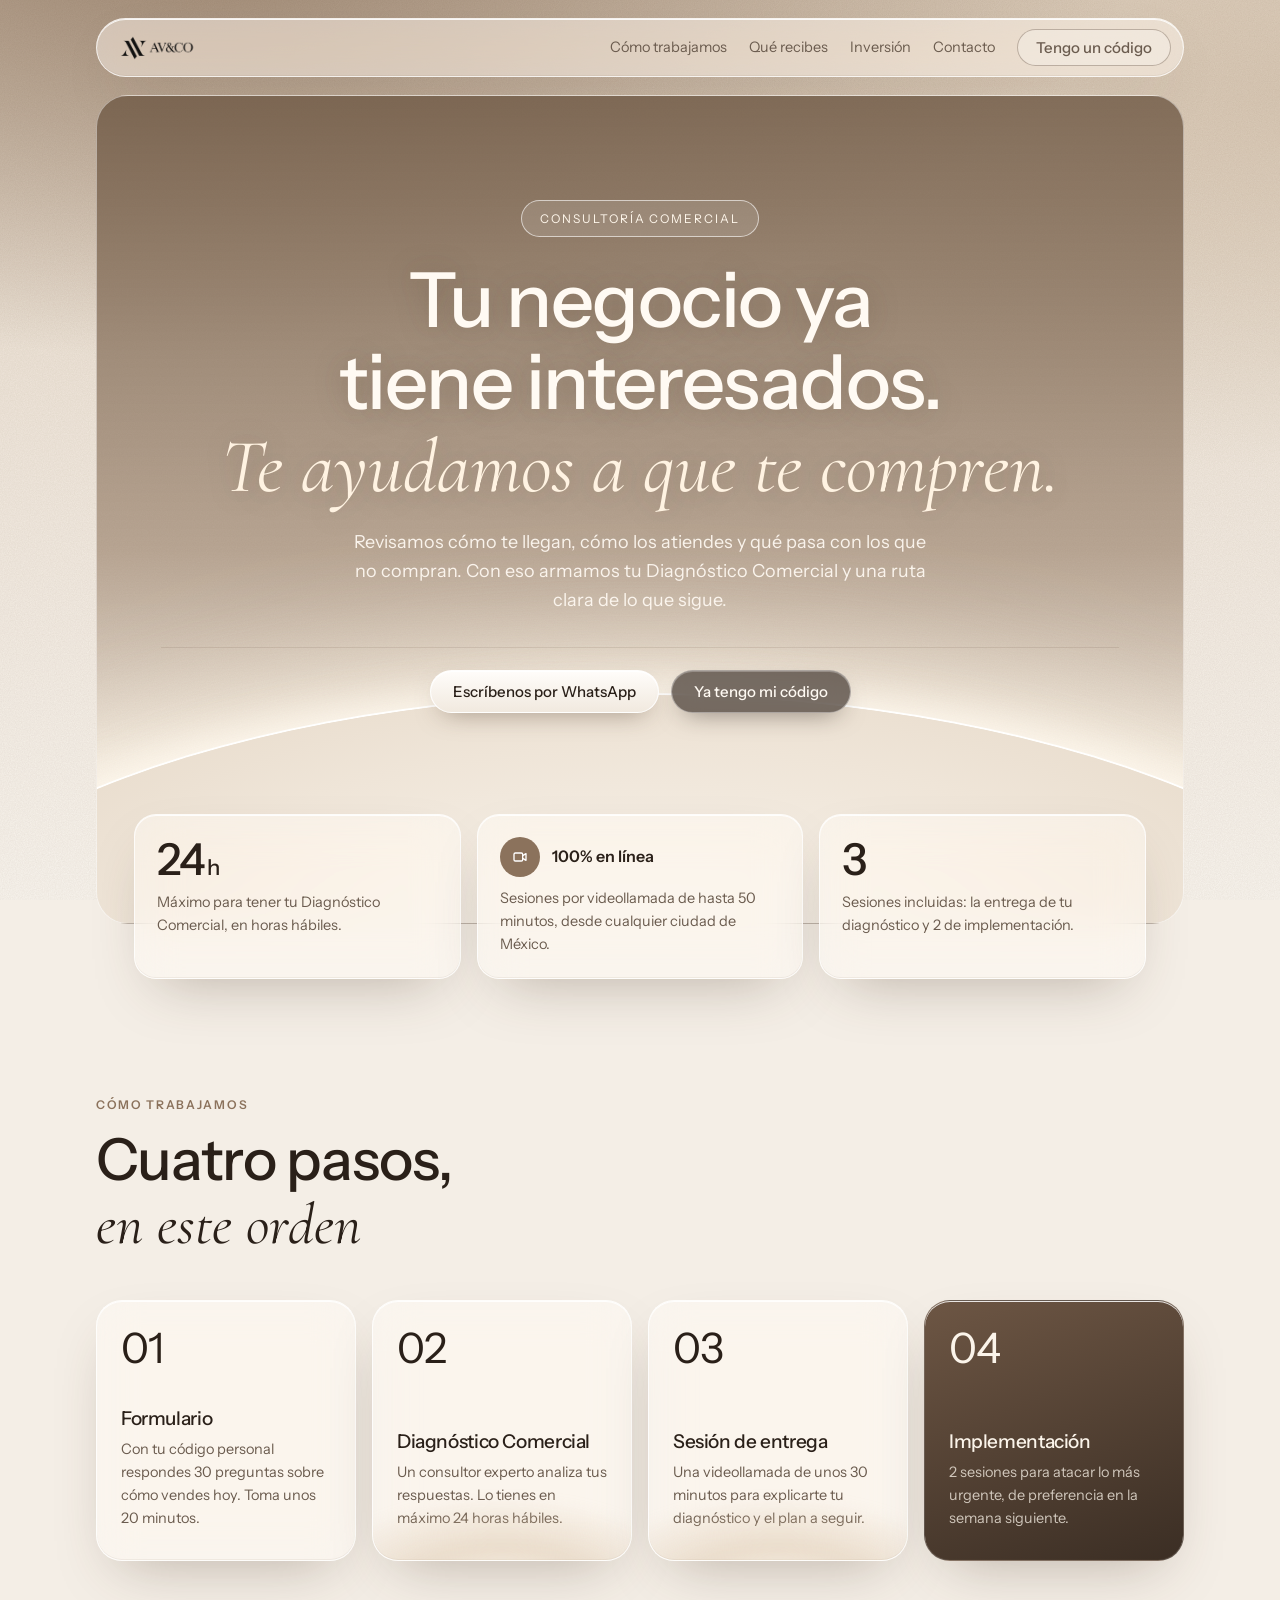
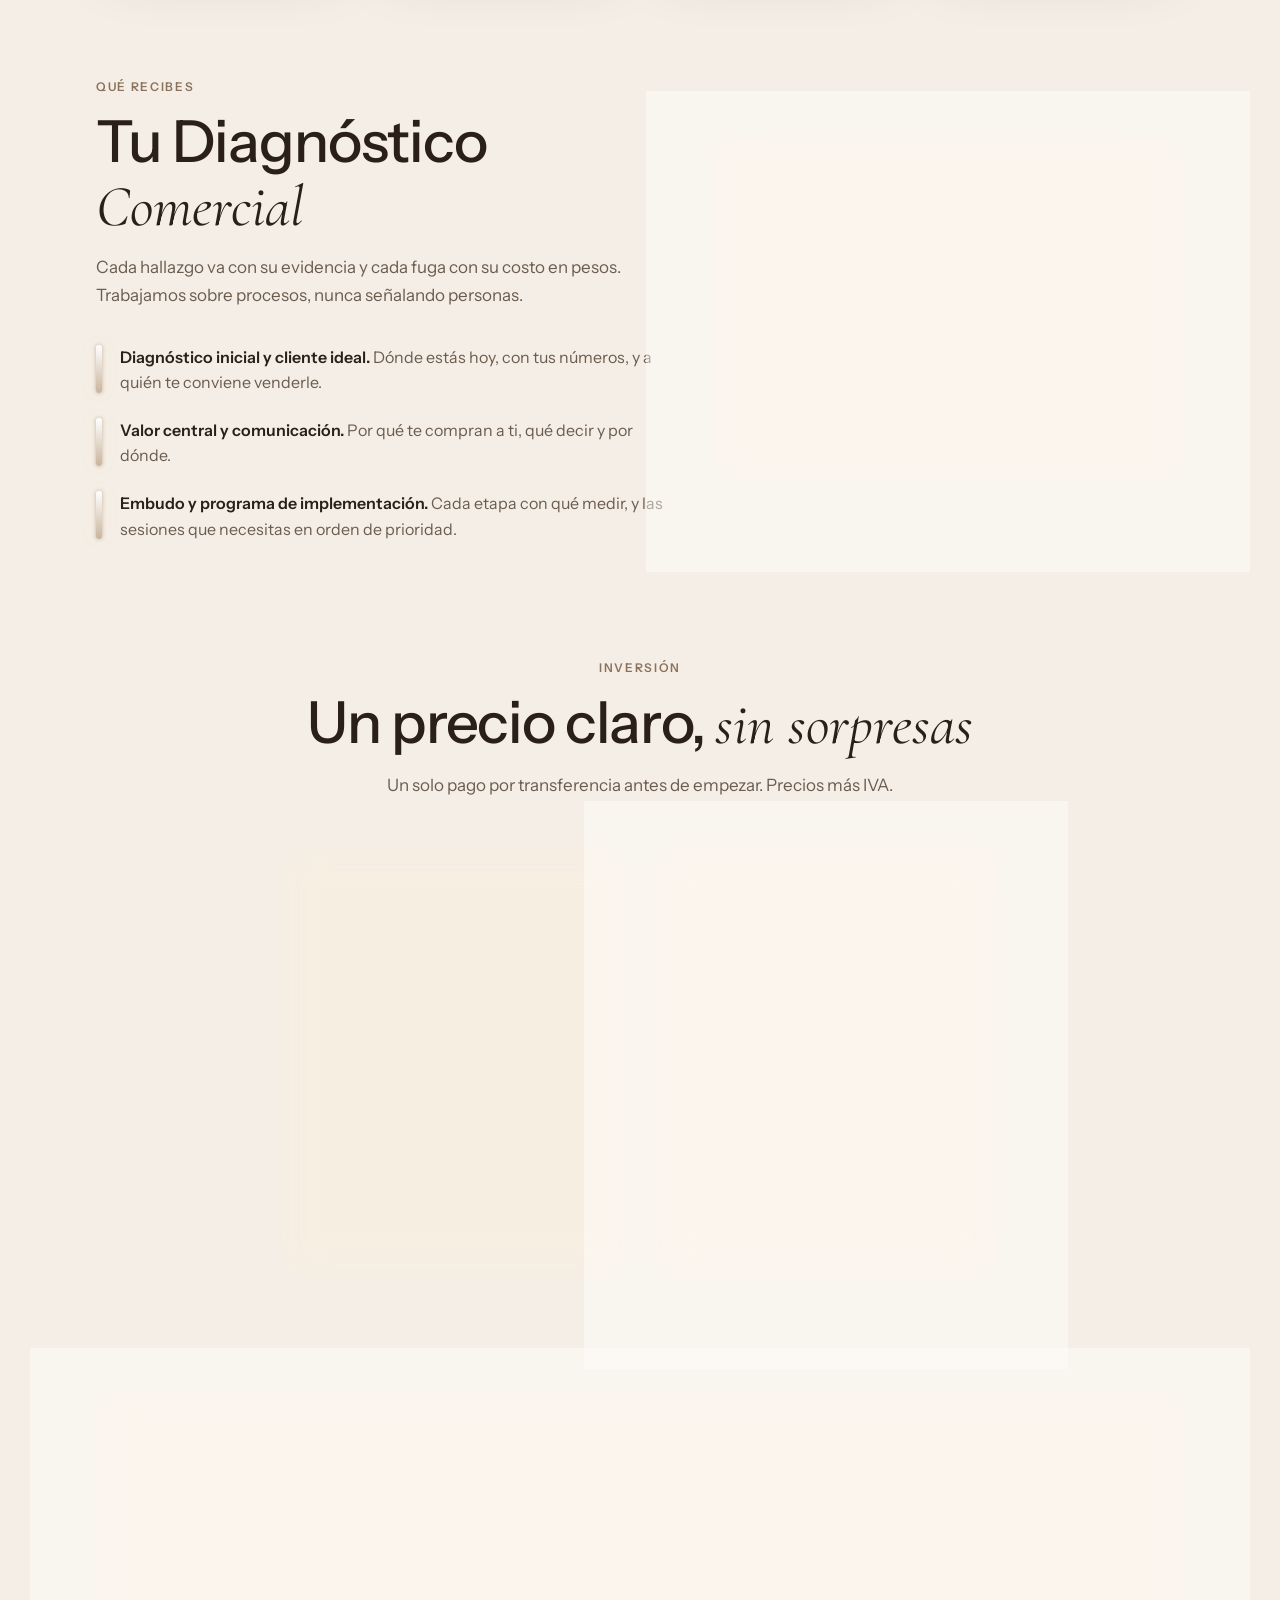
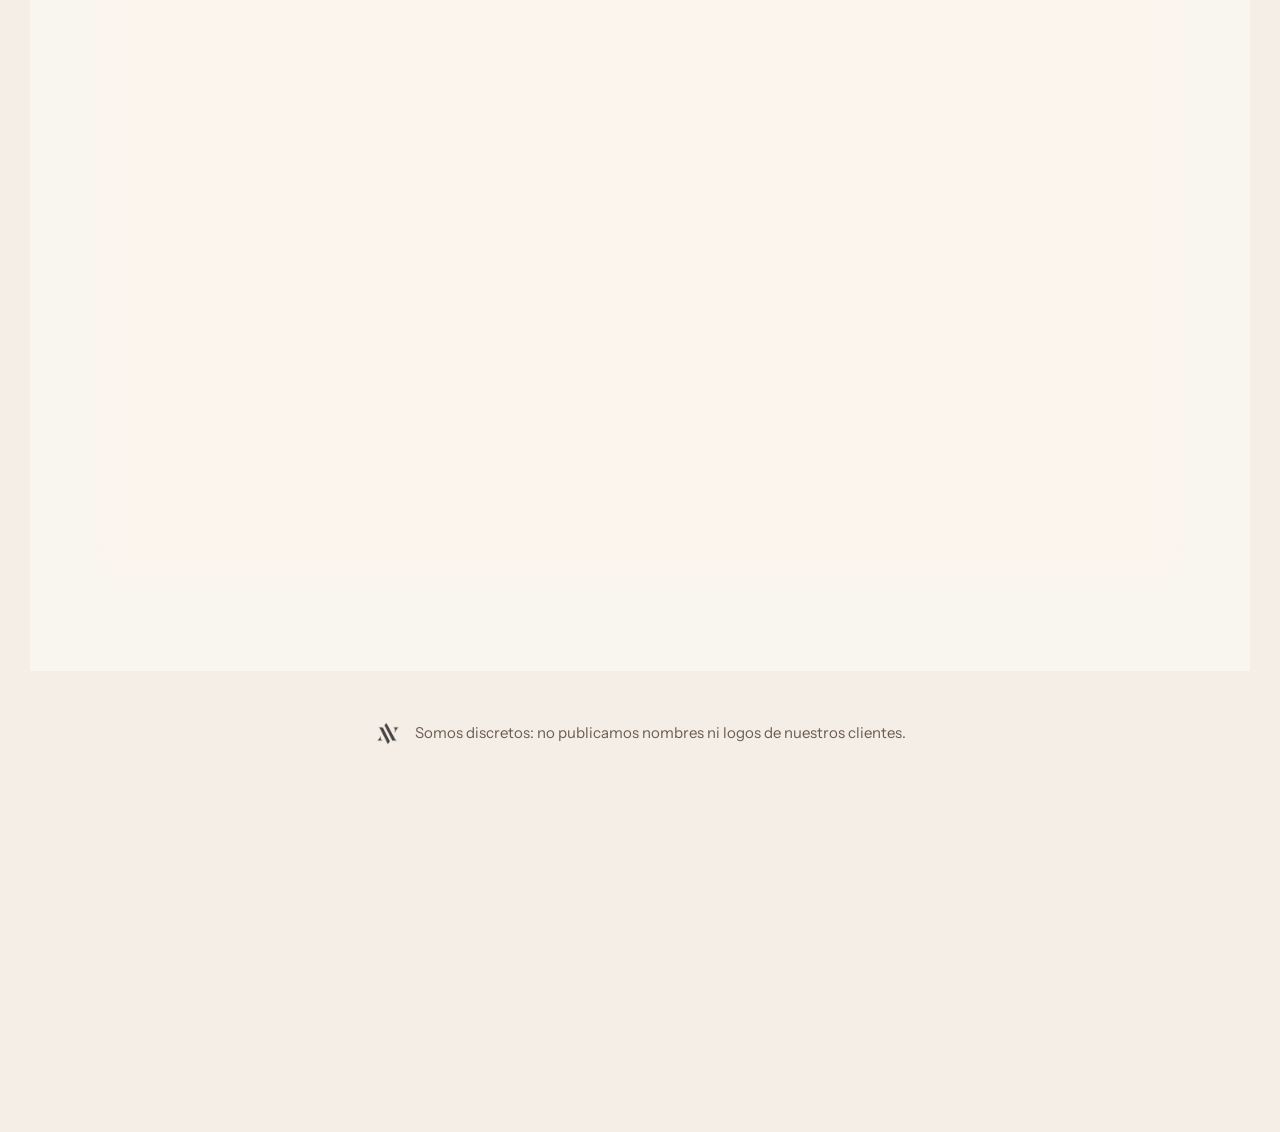
==== commit 55461614: "Sección de contacto con formulario y datos de contacto Co-Authored-By: Claude Opus 5.5 (1M context) " ====
--- a/index.html
+++ b/index.html
@@ -6,7 +6,7 @@
   <title>AV&amp;CO · Consultoría comercial</title>
   <meta name="description" content="AV&CO revisa cómo llegan, cómo se atienden y cómo se da seguimiento a los interesados de tu negocio, y te entrega tu Diagnóstico Comercial con una ruta clara.">
   <link rel="preload" href="/assets/fuentes/instrument-sans.woff2" as="font" type="font/woff2" crossorigin>
-  <link rel="stylesheet" href="/assets/estilos.css?v=5">
+  <link rel="stylesheet" href="/assets/estilos.css?v=6">
   <link rel="icon" href="/assets/marca/isotipo.png">
 </head>
 <body>
@@ -96,13 +96,38 @@
 
   <section class="seccion" id="contacto" style="padding-top:0"><div class="env">
     <div class="contacto-caja vidrio">
-      <span class="etiqueta">Contacto</span>
-      <h2 class="titulo-seccion" style="margin-inline:auto;max-width:16ch">Platiquemos de <span class="serif">tu negocio</span></h2>
-      <p class="sub" style="margin-inline:auto">Te atiende Diego Verdugo, directamente.</p>
-      <div class="datos">
-        <a class="btn btn-oscuro" href="https://wa.me/526674111515" rel="noopener">WhatsApp 667 411 1515</a>
-        <a class="btn btn-claro" href="mailto:contacto@avandco.mx">contacto@avandco.mx</a>
+      <div class="contacto-intro">
+        <span class="etiqueta">Contacto</span>
+        <h2 class="titulo-seccion">Platiquemos de <span class="serif">tu negocio</span></h2>
+        <p class="sub">Te atiende Diego Verdugo, directamente. Escríbenos y te contactamos por el medio que prefieras.</p>
+        <ul class="contacto-datos">
+          <li><span class="ic" aria-hidden="true"><svg width="17" height="17" viewBox="0 0 24 24" fill="none" stroke="#fff" stroke-width="2" stroke-linecap="round" stroke-linejoin="round"><path d="M21 12a9 9 0 0 1-13.4 7.8L3 21l1.3-4.5A9 9 0 1 1 21 12z"/></svg></span><div><b>WhatsApp</b><a href="https://wa.me/526674111515" rel="noopener">667 411 1515</a></div></li>
+          <li><span class="ic" aria-hidden="true"><svg width="17" height="17" viewBox="0 0 24 24" fill="none" stroke="#fff" stroke-width="2" stroke-linecap="round" stroke-linejoin="round"><rect x="3" y="5" width="18" height="14" rx="2"/><path d="M3 7l9 6 9-6"/></svg></span><div><b>Correo</b><a href="mailto:contacto@avandco.mx">contacto@avandco.mx</a></div></li>
+          <li><span class="ic" aria-hidden="true"><svg width="17" height="17" viewBox="0 0 24 24" fill="none" stroke="#fff" stroke-width="2" stroke-linecap="round" stroke-linejoin="round"><circle cx="12" cy="12" r="9"/><path d="M12 7v5l3 2"/></svg></span><div><b>Horario</b><span>Lunes a viernes, hora de Culiacán</span></div></li>
+          <li><span class="ic" aria-hidden="true"><svg width="17" height="17" viewBox="0 0 24 24" fill="none" stroke="#fff" stroke-width="2" stroke-linecap="round" stroke-linejoin="round"><path d="M12 21s-7-6.2-7-11.5a7 7 0 0 1 14 0C19 14.8 12 21 12 21z"/><circle cx="12" cy="9.5" r="2.5"/></svg></span><div><b>Dónde</b><span>Culiacán, Sinaloa · en línea a todo México</span></div></li>
+        </ul>
       </div>
+
+      <form class="contacto-form" id="contacto-form" data-aviso="1.3" novalidate>
+        <div class="fila-2">
+          <div class="campo"><label for="c-nombre">Tu nombre</label><input type="text" id="c-nombre" autocomplete="name" maxlength="120" required></div>
+          <div class="campo"><label for="c-negocio">Tu negocio</label><input type="text" id="c-negocio" autocomplete="organization" maxlength="160" required></div>
+        </div>
+        <div class="fila-2">
+          <div class="campo"><label for="c-whatsapp">WhatsApp</label><input type="tel" id="c-whatsapp" autocomplete="tel" inputmode="tel" maxlength="30" placeholder="10 dígitos" required></div>
+          <div class="campo"><label for="c-correo">Correo <span class="ayuda" style="display:inline">(opcional)</span></label><input type="email" id="c-correo" autocomplete="email" maxlength="200"></div>
+        </div>
+        <div class="campo"><label for="c-canal">¿Cómo prefieres que te contactemos?</label>
+          <select id="c-canal"><option>WhatsApp</option><option>Llamada</option><option>Correo</option></select></div>
+        <div class="campo"><label for="c-mensaje">¿En qué te podemos ayudar?</label><textarea id="c-mensaje" maxlength="1800" required></textarea></div>
+        <div class="trampa" aria-hidden="true"><label for="c-sitio">No llenar</label><input type="text" id="c-sitio" tabindex="-1" autocomplete="off"></div>
+        <label class="interruptor" for="c-aviso">
+          <input type="checkbox" id="c-aviso"><span class="riel"></span>
+          <span class="txt"><b>Acepto el aviso de privacidad</b>Leí el <a href="/privacidad/" target="_blank" rel="noopener">aviso de privacidad</a> y acepto que usen mis datos para contactarme.</span>
+        </label>
+        <p class="contacto-msj" id="contacto-msj" role="status" aria-live="polite"></p>
+        <button class="btn btn-oscuro" type="submit" id="contacto-btn">Enviar mensaje</button>
+      </form>
     </div>
   </div></section>
 </main>
@@ -118,6 +143,6 @@
   </div>
   <p class="legal">© <span id="anio">2026</span> AV&amp;CO · Diego Verdugo</p>
 </div></footer>
-<script src="/assets/sitio.js?v=1"></script>
+<script src="/assets/sitio.js?v=2"></script>
 </body>
 </html>
--- a/assets/estilos.css
+++ b/assets/estilos.css
@@ -126,8 +126,26 @@
 .check{flex:none;width:20px;height:20px;border-radius:50%;background:var(--cafe-700);display:grid;place-items:center;margin-top:1px}
 
 /* Contacto, discreción y pie */
-.contacto-caja{max-width:44rem;margin:0 auto;border-radius:30px;padding:clamp(28px,5vw,48px);text-align:center}
-.contacto-caja .datos{display:flex;gap:12px;justify-content:center;flex-wrap:wrap;margin-top:24px}
+.contacto-caja{max-width:68rem;margin:0 auto;border-radius:30px;padding:clamp(24px,5vw,48px);display:grid;grid-template-columns:1fr 1.15fr;gap:clamp(24px,4vw,48px);align-items:start}
+.contacto-intro{min-width:0}
+.contacto-intro .titulo-seccion{max-width:14ch}
+.contacto-datos{list-style:none;padding:0;margin:26px 0 0;display:grid;gap:16px}
+.contacto-datos li{display:flex;gap:14px;align-items:flex-start}
+.contacto-datos .ic{flex:none;width:36px;height:36px;border-radius:50%;background:var(--cafe-700);display:grid;place-items:center}
+.contacto-datos b{display:block;font-size:13px;letter-spacing:.06em;text-transform:uppercase;color:var(--cafe-500)}
+.contacto-datos a,.contacto-datos span{color:var(--tinta);text-decoration:none;overflow-wrap:anywhere}
+.contacto-datos a:hover{text-decoration:underline}
+.contacto-form{min-width:0;background:rgba(255,255,255,.45);border:1px solid rgba(255,255,255,.85);border-radius:24px;padding:clamp(18px,3vw,28px)}
+.contacto-form .campo{margin-bottom:16px}
+.contacto-form .fila-2{display:grid;grid-template-columns:1fr 1fr;gap:0 14px}
+.contacto-form .interruptor{margin:4px 0 0}
+.contacto-form .interruptor a{color:var(--cafe-700)}
+.contacto-form .btn{width:100%;justify-content:center;margin-top:16px}
+.contacto-msj{margin:14px 0 0;font-size:14.5px;min-height:1px}
+.contacto-msj:empty{display:none}
+.contacto-msj.error{color:var(--error)}
+.contacto-msj.ok{color:var(--ok);font-weight:600}
+.trampa{position:absolute;left:-9999px;width:1px;height:1px;overflow:hidden}
 .discretos{display:flex;align-items:center;justify-content:center;gap:14px;text-align:center;padding:28px 16px 8px;color:var(--tinta-2);font-size:15px}
 .discretos img{width:26px;opacity:.8}
 .pie{position:relative;z-index:1;margin-top:40px;background:linear-gradient(180deg,#3a2d23,#211912);color:#e9dfd2;clip-path:polygon(0 36px,100% 0,100% 100%,0 100%);padding:96px 0 40px}
@@ -285,6 +303,7 @@
 
 /* Celular */
 @media (max-width:860px){
+  .contacto-caja{grid-template-columns:1fr}
   .tarjetas-flota{grid-template-columns:1fr;margin-top:-90px}
   .rejilla-4{grid-template-columns:repeat(2,minmax(0,1fr))}
   .dos-col,.marco,.gracias{grid-template-columns:1fr}
@@ -298,6 +317,7 @@
   .lateral h2{margin-bottom:16px}.lateral .logo{margin-bottom:20px}
 }
 @media (max-width:720px){
+  .contacto-form .fila-2{grid-template-columns:1fr}
   .links:not(.siempre){display:none}.menu-btn{display:flex}
   .barra>.vidrio{padding:8px 8px 8px 18px}
   .portada .lienzo{border-radius:26px;padding:48px 18px 150px}
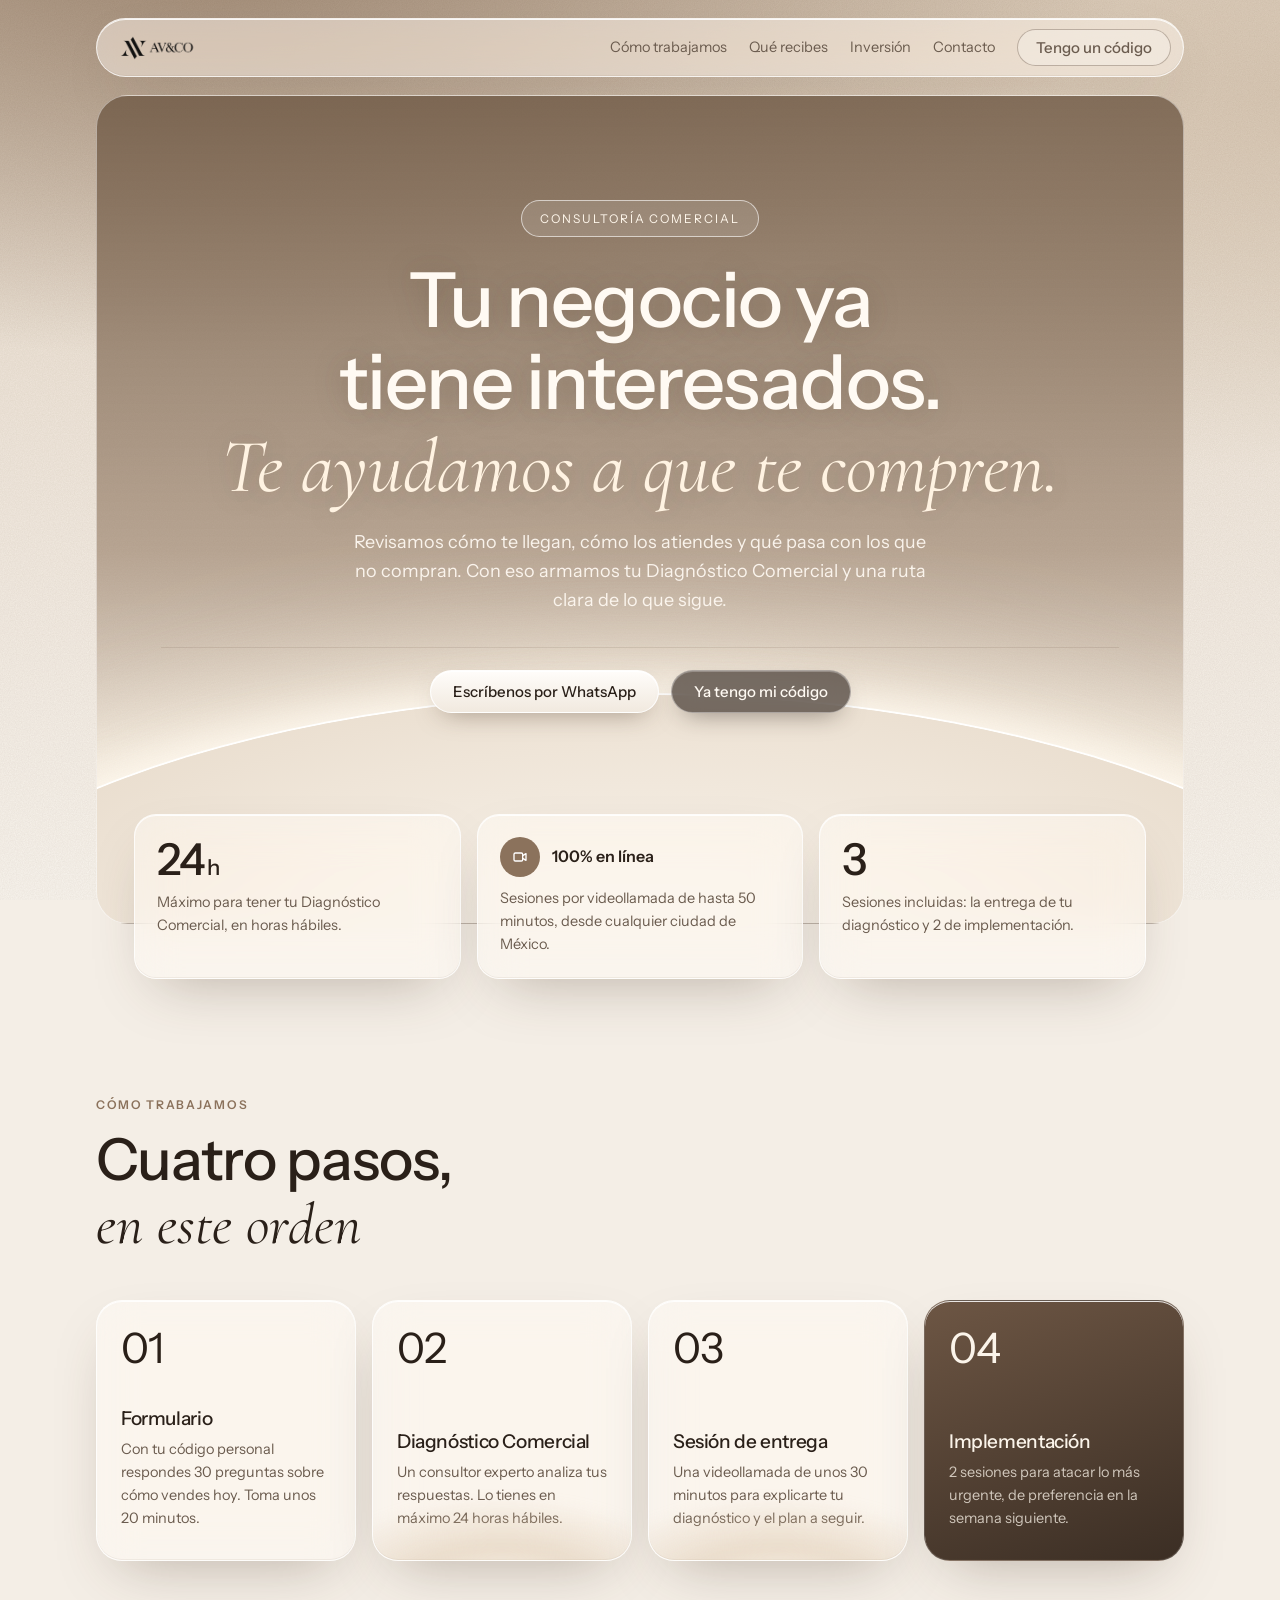
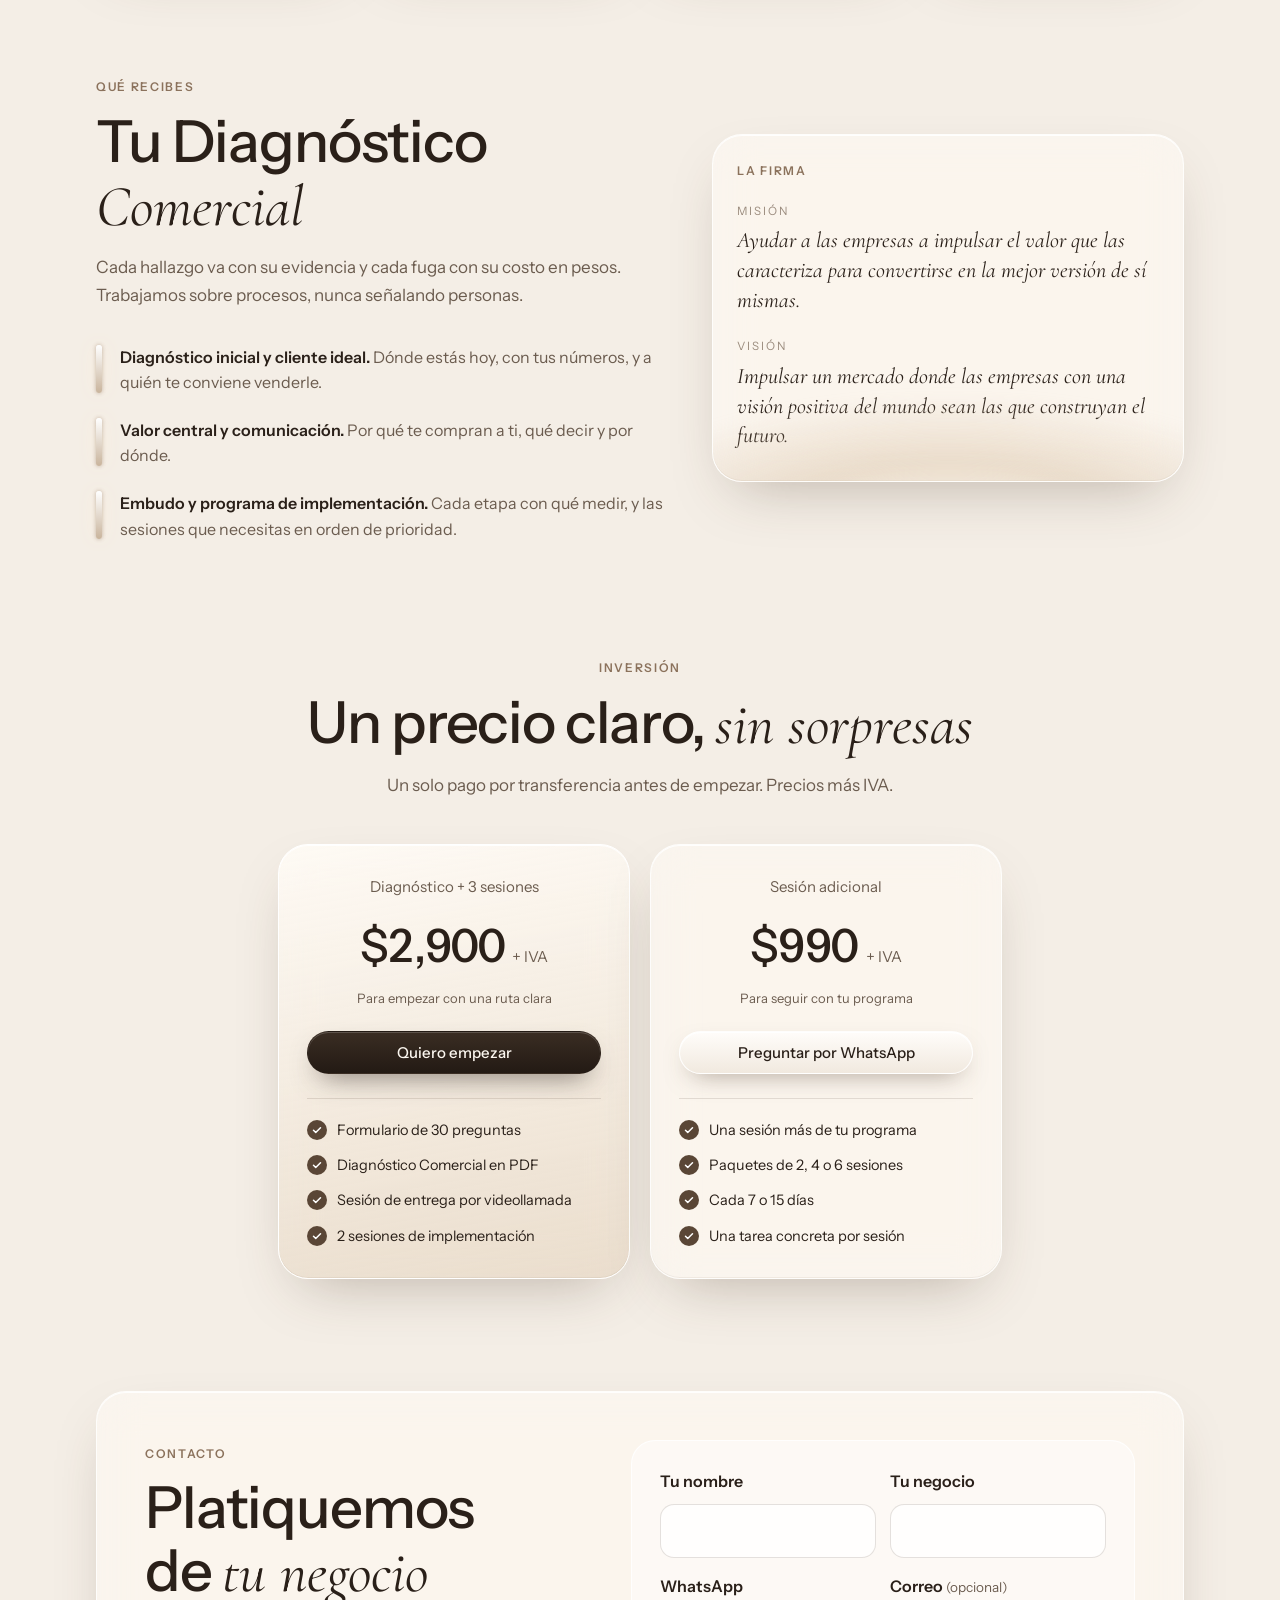
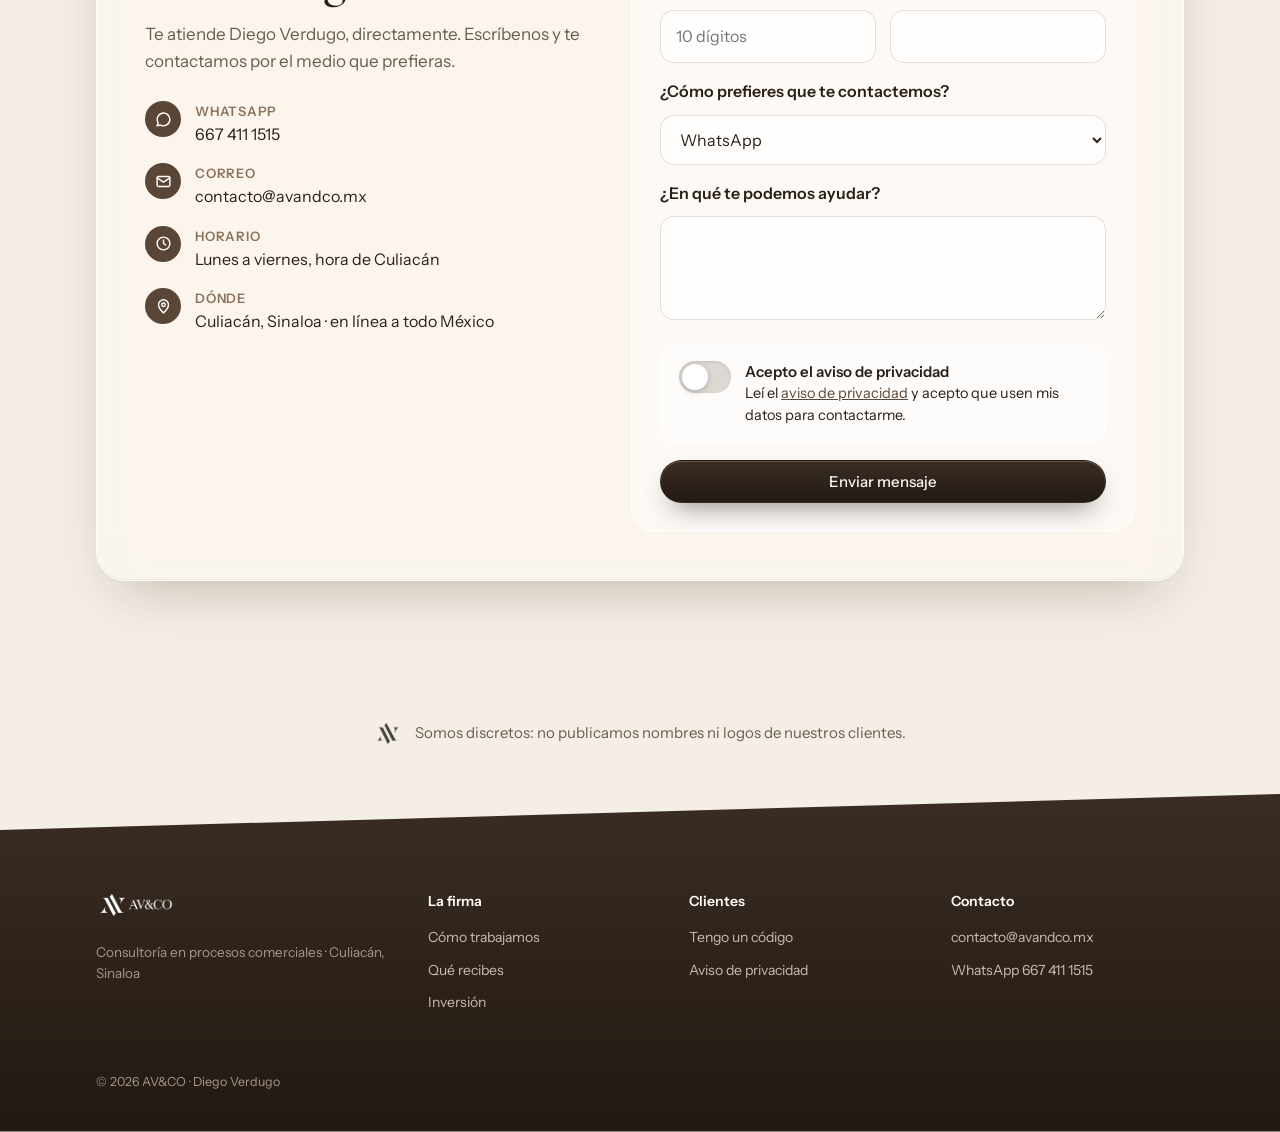
==== commit a651e215: "Formulario: opción única en desplegable y sí/no con interruptor (14, 15, 24, 27) Co-Authored-By: Cla" ====
--- a/index.html
+++ b/index.html
@@ -6,7 +6,7 @@
   <title>AV&amp;CO · Consultoría comercial</title>
   <meta name="description" content="AV&CO revisa cómo llegan, cómo se atienden y cómo se da seguimiento a los interesados de tu negocio, y te entrega tu Diagnóstico Comercial con una ruta clara.">
   <link rel="preload" href="/assets/fuentes/instrument-sans.woff2" as="font" type="font/woff2" crossorigin>
-  <link rel="stylesheet" href="/assets/estilos.css?v=6">
+  <link rel="stylesheet" href="/assets/estilos.css?v=7">
   <link rel="icon" href="/assets/marca/isotipo.png">
 </head>
 <body>
--- a/assets/estilos.css
+++ b/assets/estilos.css
@@ -208,6 +208,11 @@
 .opcion:has(input:checked){background:var(--cafe-700);color:#fff;border-color:transparent;font-weight:600!important}
 .opcion:has(input:focus-visible){outline:2px solid var(--cafe-500);outline-offset:2px}
 .sub-campo{margin-top:10px}
+.campo .interruptor{display:flex;font-weight:400;margin:0;padding:12px 16px;align-items:center}
+.campo .interruptor .txt b{font-size:15px}
+.si-detalle .sub-titulo{display:block;font-weight:500;font-size:14.5px;margin:4px 0 8px;color:var(--tinta-2)}
+.campo select{width:100%}
+.campo .opcion{padding:10px 16px}
 .fila-doble{display:grid;grid-template-columns:repeat(auto-fit,minmax(12rem,1fr));gap:8px}
 .tres{display:grid;gap:8px}
 .campo.invalido input,.campo.invalido textarea,.campo.invalido select,.campo.invalido .opciones{outline:2px solid var(--error);outline-offset:2px;border-radius:14px}
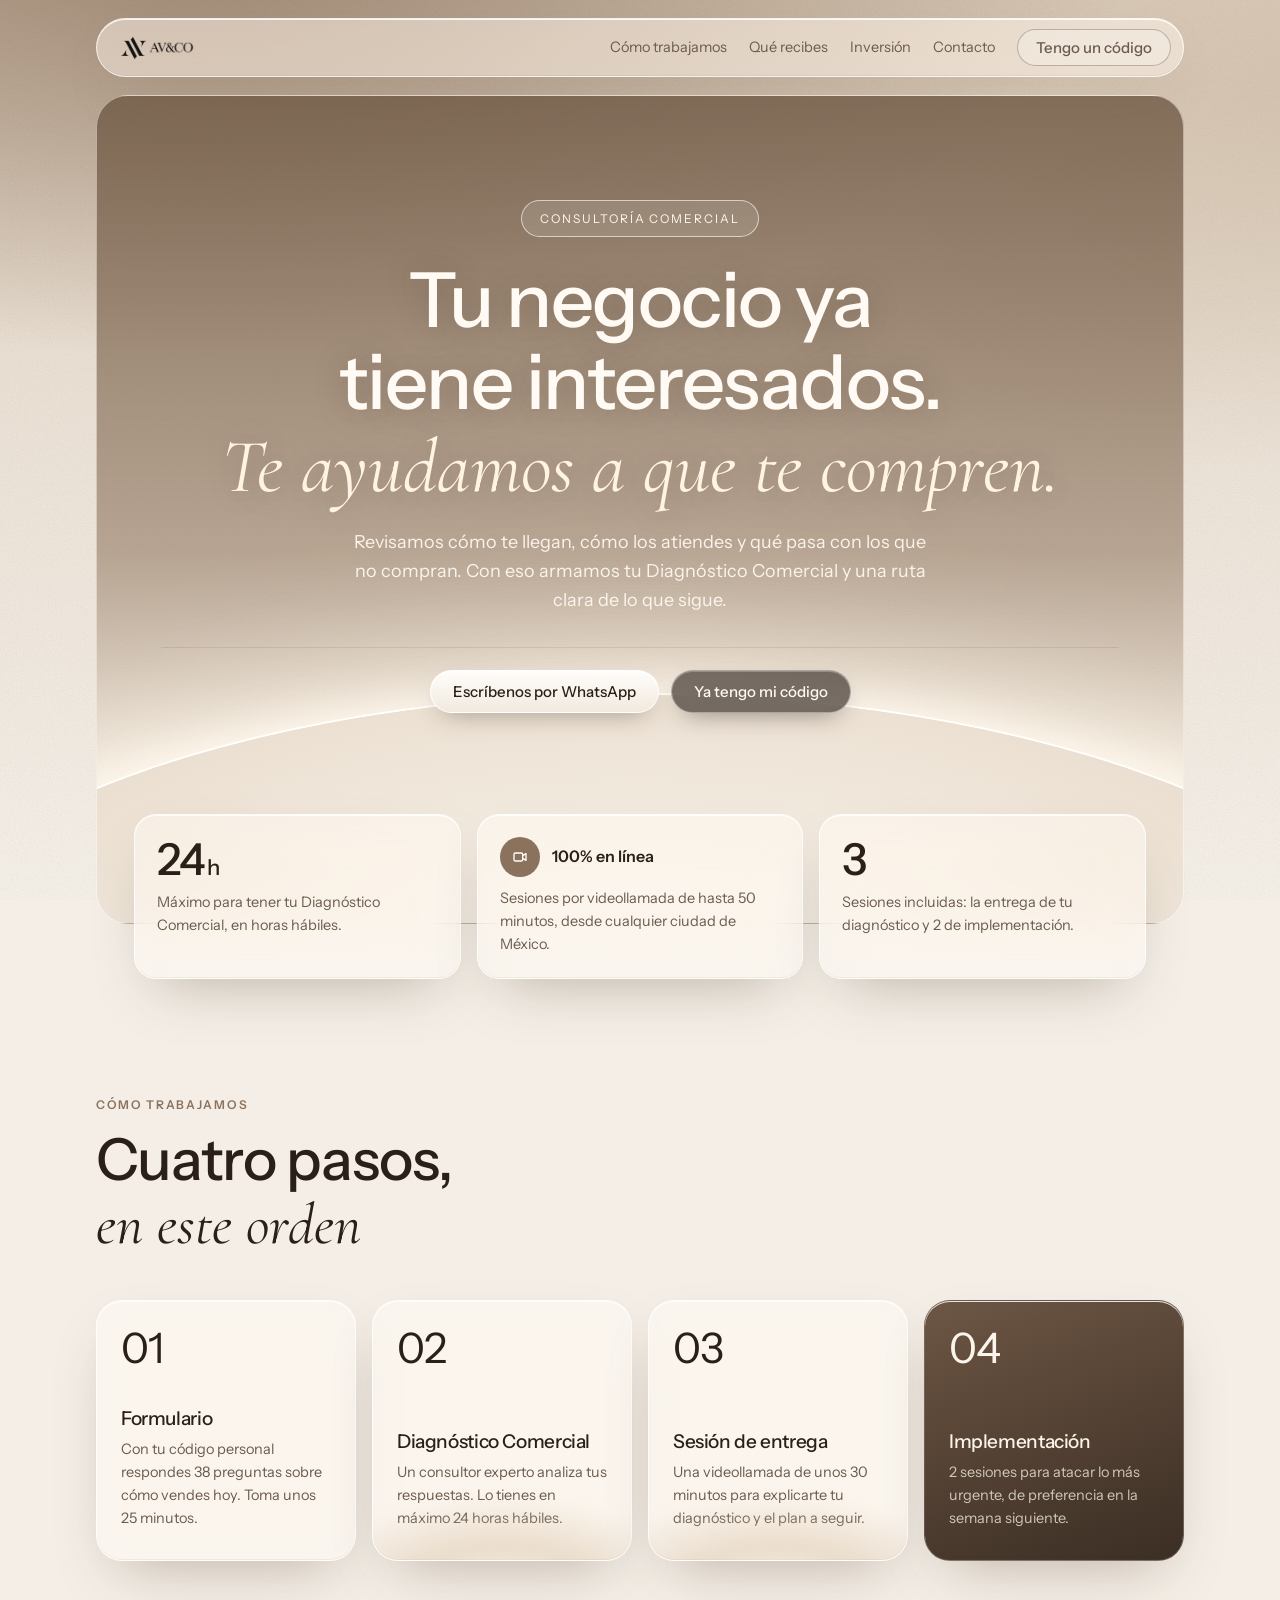
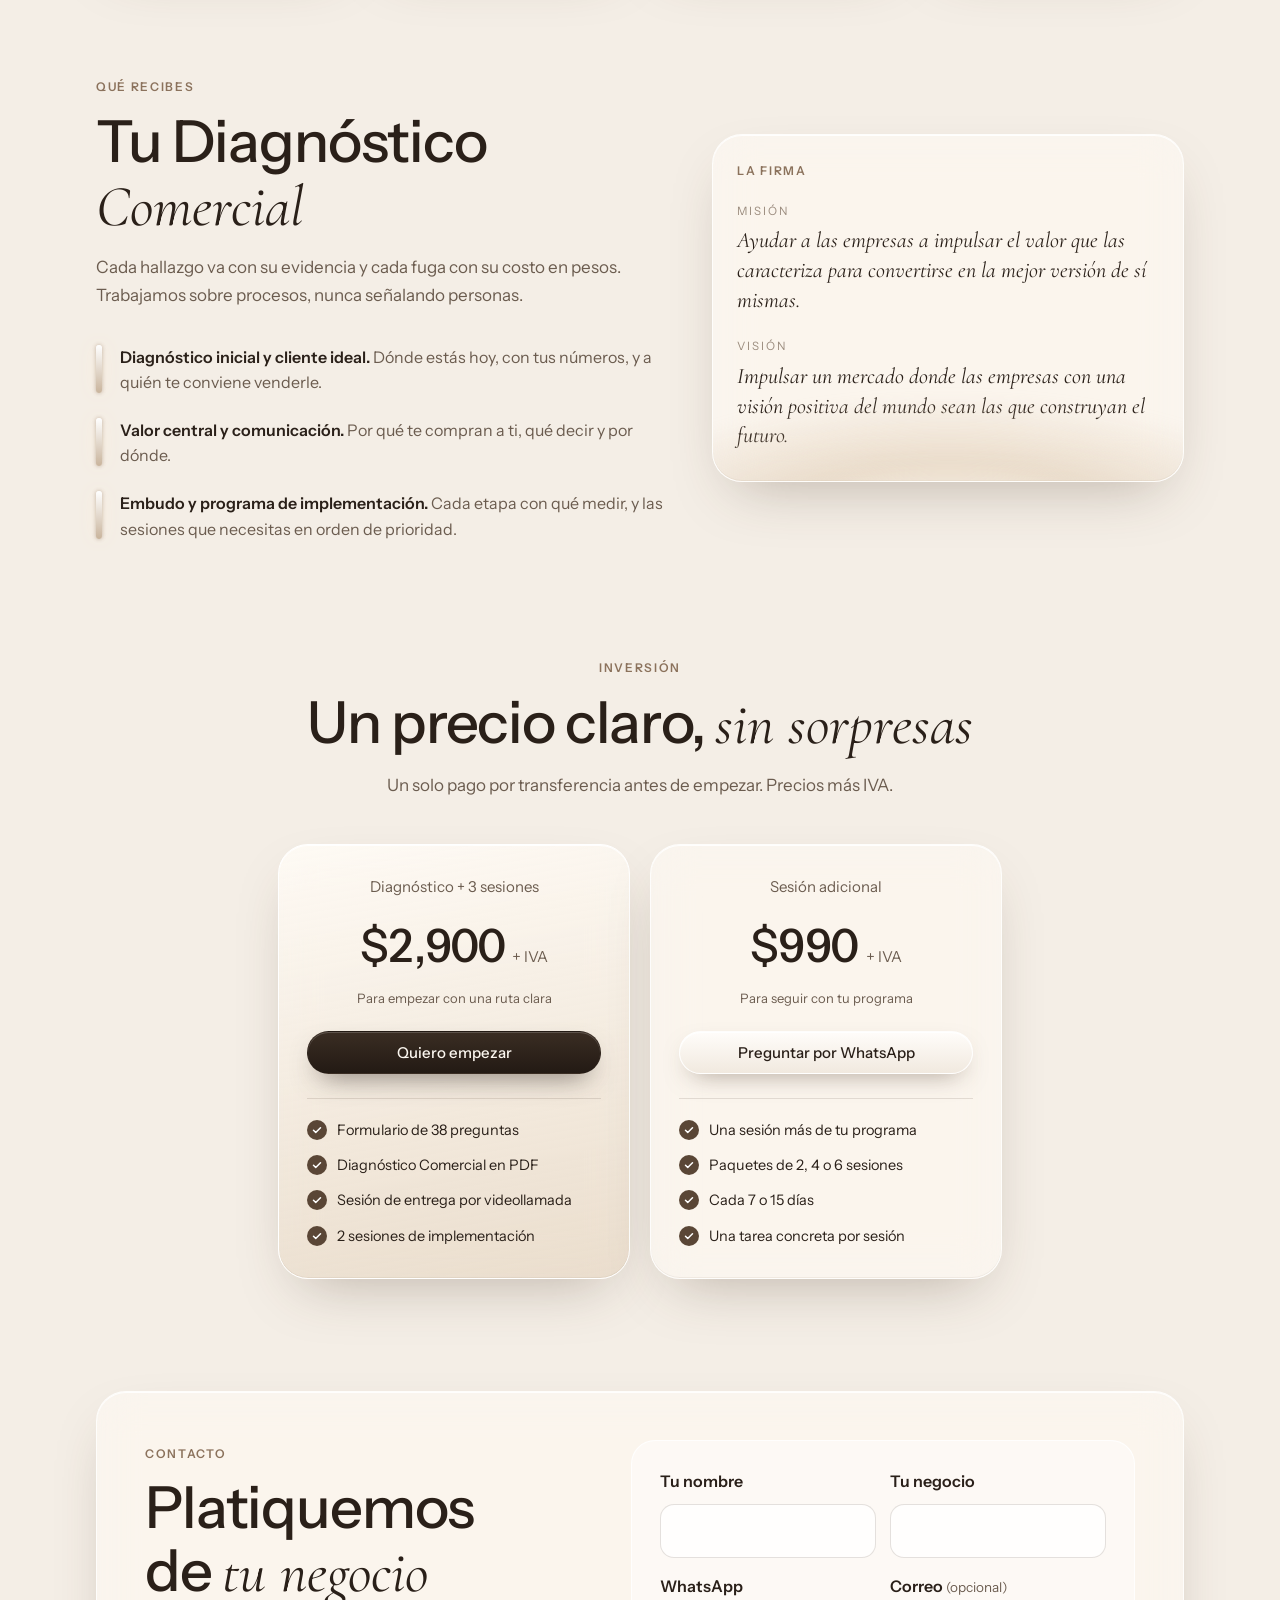
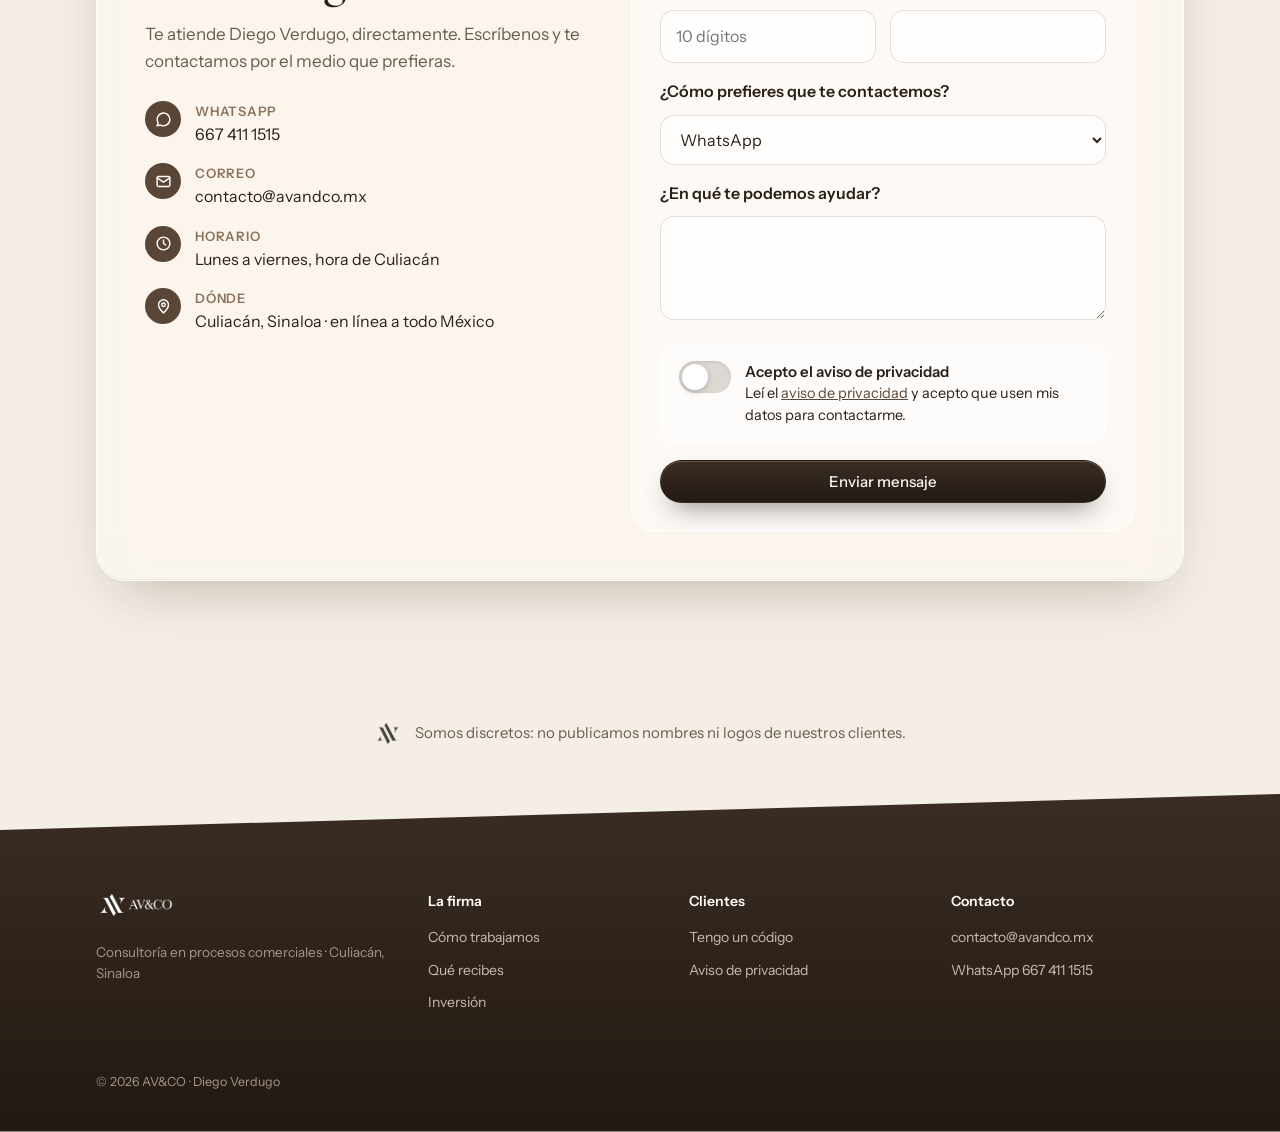
==== commit 14d547f5: "Formulario v3: 38 preguntas, bloque «Tus números» y p25/p26 dependen de p23 Co-Authored-By: Claude O" ====
--- a/index.html
+++ b/index.html
@@ -6,8 +6,10 @@
   <title>AV&amp;CO · Consultoría comercial</title>
   <meta name="description" content="AV&CO revisa cómo llegan, cómo se atienden y cómo se da seguimiento a los interesados de tu negocio, y te entrega tu Diagnóstico Comercial con una ruta clara.">
   <link rel="preload" href="/assets/fuentes/instrument-sans.woff2" as="font" type="font/woff2" crossorigin>
-  <link rel="stylesheet" href="/assets/estilos.css?v=7">
-  <link rel="icon" href="/assets/marca/isotipo.png">
+  <link rel="stylesheet" href="/assets/estilos.css?v=8">
+  <link rel="icon" href="/assets/marca/favicon.ico" sizes="any">
+  <link rel="icon" type="image/png" href="/assets/marca/favicon-32.png">
+  <link rel="apple-touch-icon" href="/assets/marca/favicon-dorado.png">
 </head>
 <body>
 
@@ -47,7 +49,7 @@
     <span class="etiqueta">Cómo trabajamos</span>
     <h2 class="titulo-seccion">Cuatro pasos, <span class="serif">en este orden</span></h2>
     <div class="rejilla-4">
-      <div class="tarjeta-info vidrio"><div class="num">01</div><h3>Formulario</h3><p>Con tu código personal respondes 30 preguntas sobre cómo vendes hoy. Toma unos 20 minutos.</p></div>
+      <div class="tarjeta-info vidrio"><div class="num">01</div><h3>Formulario</h3><p>Con tu código personal respondes 38 preguntas sobre cómo vendes hoy. Toma unos 25 minutos.</p></div>
       <div class="tarjeta-info vidrio brillo"><div class="num">02</div><h3>Diagnóstico Comercial</h3><p>Un consultor experto analiza tus respuestas. Lo tienes en máximo 24 horas hábiles.</p></div>
       <div class="tarjeta-info vidrio brillo"><div class="num">03</div><h3>Sesión de entrega</h3><p>Una videollamada de unos 30 minutos para explicarte tu diagnóstico y el plan a seguir.</p></div>
       <div class="tarjeta-info oscura vidrio"><div class="num">04</div><h3>Implementación</h3><p>2 sesiones para atacar lo más urgente, de preferencia en la semana siguiente.</p></div>
@@ -82,7 +84,7 @@
         <div class="precio">$2,900 <small>+ IVA</small></div>
         <p class="nota">Para empezar con una ruta clara</p>
         <a class="btn btn-oscuro" href="https://wa.me/526674111515" rel="noopener">Quiero empezar</a>
-        <ul><li><span class="check"><svg width="12" height="12" viewBox="0 0 24 24" fill="none" stroke="#fff" stroke-width="3" stroke-linecap="round" stroke-linejoin="round" aria-hidden="true"><path d="M5 12.5l4.5 4.5L19 7.5"/></svg></span>Formulario de 30 preguntas</li><li><span class="check"><svg width="12" height="12" viewBox="0 0 24 24" fill="none" stroke="#fff" stroke-width="3" stroke-linecap="round" stroke-linejoin="round" aria-hidden="true"><path d="M5 12.5l4.5 4.5L19 7.5"/></svg></span>Diagnóstico Comercial en PDF</li><li><span class="check"><svg width="12" height="12" viewBox="0 0 24 24" fill="none" stroke="#fff" stroke-width="3" stroke-linecap="round" stroke-linejoin="round" aria-hidden="true"><path d="M5 12.5l4.5 4.5L19 7.5"/></svg></span>Sesión de entrega por videollamada</li><li><span class="check"><svg width="12" height="12" viewBox="0 0 24 24" fill="none" stroke="#fff" stroke-width="3" stroke-linecap="round" stroke-linejoin="round" aria-hidden="true"><path d="M5 12.5l4.5 4.5L19 7.5"/></svg></span>2 sesiones de implementación</li></ul>
+        <ul><li><span class="check"><svg width="12" height="12" viewBox="0 0 24 24" fill="none" stroke="#fff" stroke-width="3" stroke-linecap="round" stroke-linejoin="round" aria-hidden="true"><path d="M5 12.5l4.5 4.5L19 7.5"/></svg></span>Formulario de 38 preguntas</li><li><span class="check"><svg width="12" height="12" viewBox="0 0 24 24" fill="none" stroke="#fff" stroke-width="3" stroke-linecap="round" stroke-linejoin="round" aria-hidden="true"><path d="M5 12.5l4.5 4.5L19 7.5"/></svg></span>Diagnóstico Comercial en PDF</li><li><span class="check"><svg width="12" height="12" viewBox="0 0 24 24" fill="none" stroke="#fff" stroke-width="3" stroke-linecap="round" stroke-linejoin="round" aria-hidden="true"><path d="M5 12.5l4.5 4.5L19 7.5"/></svg></span>Sesión de entrega por videollamada</li><li><span class="check"><svg width="12" height="12" viewBox="0 0 24 24" fill="none" stroke="#fff" stroke-width="3" stroke-linecap="round" stroke-linejoin="round" aria-hidden="true"><path d="M5 12.5l4.5 4.5L19 7.5"/></svg></span>2 sesiones de implementación</li></ul>
       </div>
       <div class="plan vidrio">
         <div class="nombre">Sesión adicional</div>
@@ -108,7 +110,7 @@
         </ul>
       </div>
 
-      <form class="contacto-form" id="contacto-form" data-aviso="1.3" novalidate>
+      <form class="contacto-form" id="contacto-form" data-aviso="1.4" novalidate>
         <div class="fila-2">
           <div class="campo"><label for="c-nombre">Tu nombre</label><input type="text" id="c-nombre" autocomplete="name" maxlength="120" required></div>
           <div class="campo"><label for="c-negocio">Tu negocio</label><input type="text" id="c-negocio" autocomplete="organization" maxlength="160" required></div>
--- a/assets/estilos.css
+++ b/assets/estilos.css
@@ -363,3 +363,83 @@
 .aviso-caja .doc .intro{font-size:14px}
 .aviso-caja .item-doc{grid-template-columns:1fr}
 .aviso-caja .item-doc .ic{display:none}
+
+/* Portal del cliente: mapa del servicio arriba */
+.ruta{max-width:66rem;margin:28px auto -10px;border-radius:24px;padding:14px 18px}
+.ruta ol{list-style:none;margin:0;padding:0;display:flex;gap:6px;justify-content:space-between}
+.ruta li{flex:1;min-width:0;display:flex;align-items:center;gap:8px;font-size:13px;color:var(--tinta-3);position:relative}
+.ruta li:not(:last-child)::after{content:"";flex:1;height:2px;min-width:8px;background:rgba(90,70,54,.15);border-radius:2px}
+.ruta li.hecho::after{background:var(--ok)}
+.ruta .bola{flex:none;width:26px;height:26px;border-radius:50%;display:grid;place-items:center;font-size:12px;font-weight:600;background:rgba(255,255,255,.6);border:1px solid rgba(90,70,54,.15)}
+.ruta li.hecho .bola{background:var(--ok);border-color:var(--ok);color:#fff}
+.ruta li.actual{color:var(--tinta);font-weight:600}
+.ruta li.actual .bola{background:var(--cafe-700);border-color:var(--cafe-700);color:#fff}
+.ruta .t{white-space:nowrap;overflow:hidden;text-overflow:ellipsis}
+.ruta-movil{display:none;margin:10px 0 0;font-size:13px;color:var(--tinta-2);text-align:center}
+
+/* Documentos de la Bóveda dentro del portal */
+.doc-texto{max-height:52vh;line-height:1.6}
+.doc-texto h2{font-size:18px;margin:6px 0 10px}
+.doc-texto h3{font-size:16px;margin:20px 0 6px}
+.doc-texto h4{font-size:15px;margin:16px 0 4px}
+.doc-texto p{margin:0 0 10px}
+.doc-texto ul,.doc-texto ol{margin:0 0 10px;padding-left:22px}
+.doc-texto hr{border:0;border-top:1px solid rgba(90,70,54,.15);margin:16px 0}
+.doc-texto a{color:var(--cafe-700)}
+.anexo-b{margin-top:18px}
+.anexo-b h3{font-size:16px}
+.anexo-b>p{font-size:14px;color:var(--tinta-2);margin-top:4px}
+.anexo-b .interruptor{margin-top:8px;padding:12px 16px}
+#doc-aceptar{margin-top:6px}
+.espera{display:grid;grid-template-columns:44px minmax(0,1fr);gap:14px;margin-top:16px;padding:18px;border-radius:18px;background:rgba(255,255,255,.7);border:1px solid #fff}
+.espera-ic{width:44px;height:44px;border-radius:50%;display:grid;place-items:center;background:var(--cafe-700);color:#fff}
+.espera b{display:block;font-size:16px}
+.espera p{font-size:14.5px;color:var(--tinta-2);margin:4px 0 12px}
+.espera a{color:var(--cafe-700)}
+.espera-botones{display:flex;flex-wrap:wrap;gap:10px}
+.espera .avisado{margin:0 0 12px;padding:10px 12px;border-radius:12px;background:#EAF3EC;color:#1F5A33;font-weight:600}
+.botones-descarga{display:flex;flex-wrap:wrap;gap:10px}
+
+/* Cierre del servicio */
+.final-texto{color:var(--tinta-2);font-size:14.5px;margin-bottom:14px}
+.opinion{border-top:1px solid rgba(90,70,54,.15);margin-top:26px;padding-top:22px}
+.opinion h3,.final-descargas h3{font-size:17px;margin-bottom:12px}
+.opinion .campo{margin-bottom:16px}
+.etiqueta-campo{display:block;font-weight:600;margin-bottom:10px}
+.estrellas .opcion{min-width:48px;justify-content:center;font-variant-numeric:tabular-nums}
+.final-descargas{border-top:1px solid rgba(90,70,54,.15);margin-top:22px;padding-top:22px}
+
+/* Contrato para guardar como PDF: solo existe al imprimir */
+.impresion{display:none}
+@media print{
+  @page{margin:18mm 16mm}
+  body{background:#fff!important}
+  body>*:not(#impresion){display:none!important}
+  .impresion{display:block!important;color:#000;font:11pt/1.5 Georgia,serif}
+  .imp-cab{border-bottom:1px solid #999;padding-bottom:10px;margin-bottom:14px}
+  .imp-cab img{height:30px;margin-bottom:8px}
+  .imp-meta{font:9.5pt/1.45 Arial,sans-serif;color:#333}
+  .imp-cuerpo h2{font-size:15pt;margin:14px 0 6px}
+  .imp-cuerpo h3{font-size:12.5pt;margin:14px 0 4px}
+  .imp-cuerpo h4{font-size:11.5pt;margin:10px 0 2px}
+  .imp-cuerpo p{margin:0 0 6px}
+  .imp-cuerpo ul{list-style:none;padding-left:0}
+  .imp-cuerpo a{color:#000;text-decoration:none}
+  .imp-cuerpo h2,.imp-cuerpo h3,.imp-cuerpo h4{break-after:avoid}
+}
+
+@media (max-width:860px){
+  .ruta{padding:12px 14px}
+  .ruta .t{display:none}
+  .ruta li{flex:1 1 auto}
+  .ruta li:last-child{flex:none}
+  .ruta-movil{display:block}
+}
+@media (max-width:720px){
+  .ruta{margin:18px auto -6px;border-radius:20px}
+  .ruta li{gap:4px}
+  .doc-texto{max-height:48vh}
+  .espera{grid-template-columns:1fr}
+  .botones-descarga{flex-direction:column}
+  .botones-descarga .btn{justify-content:center}
+}
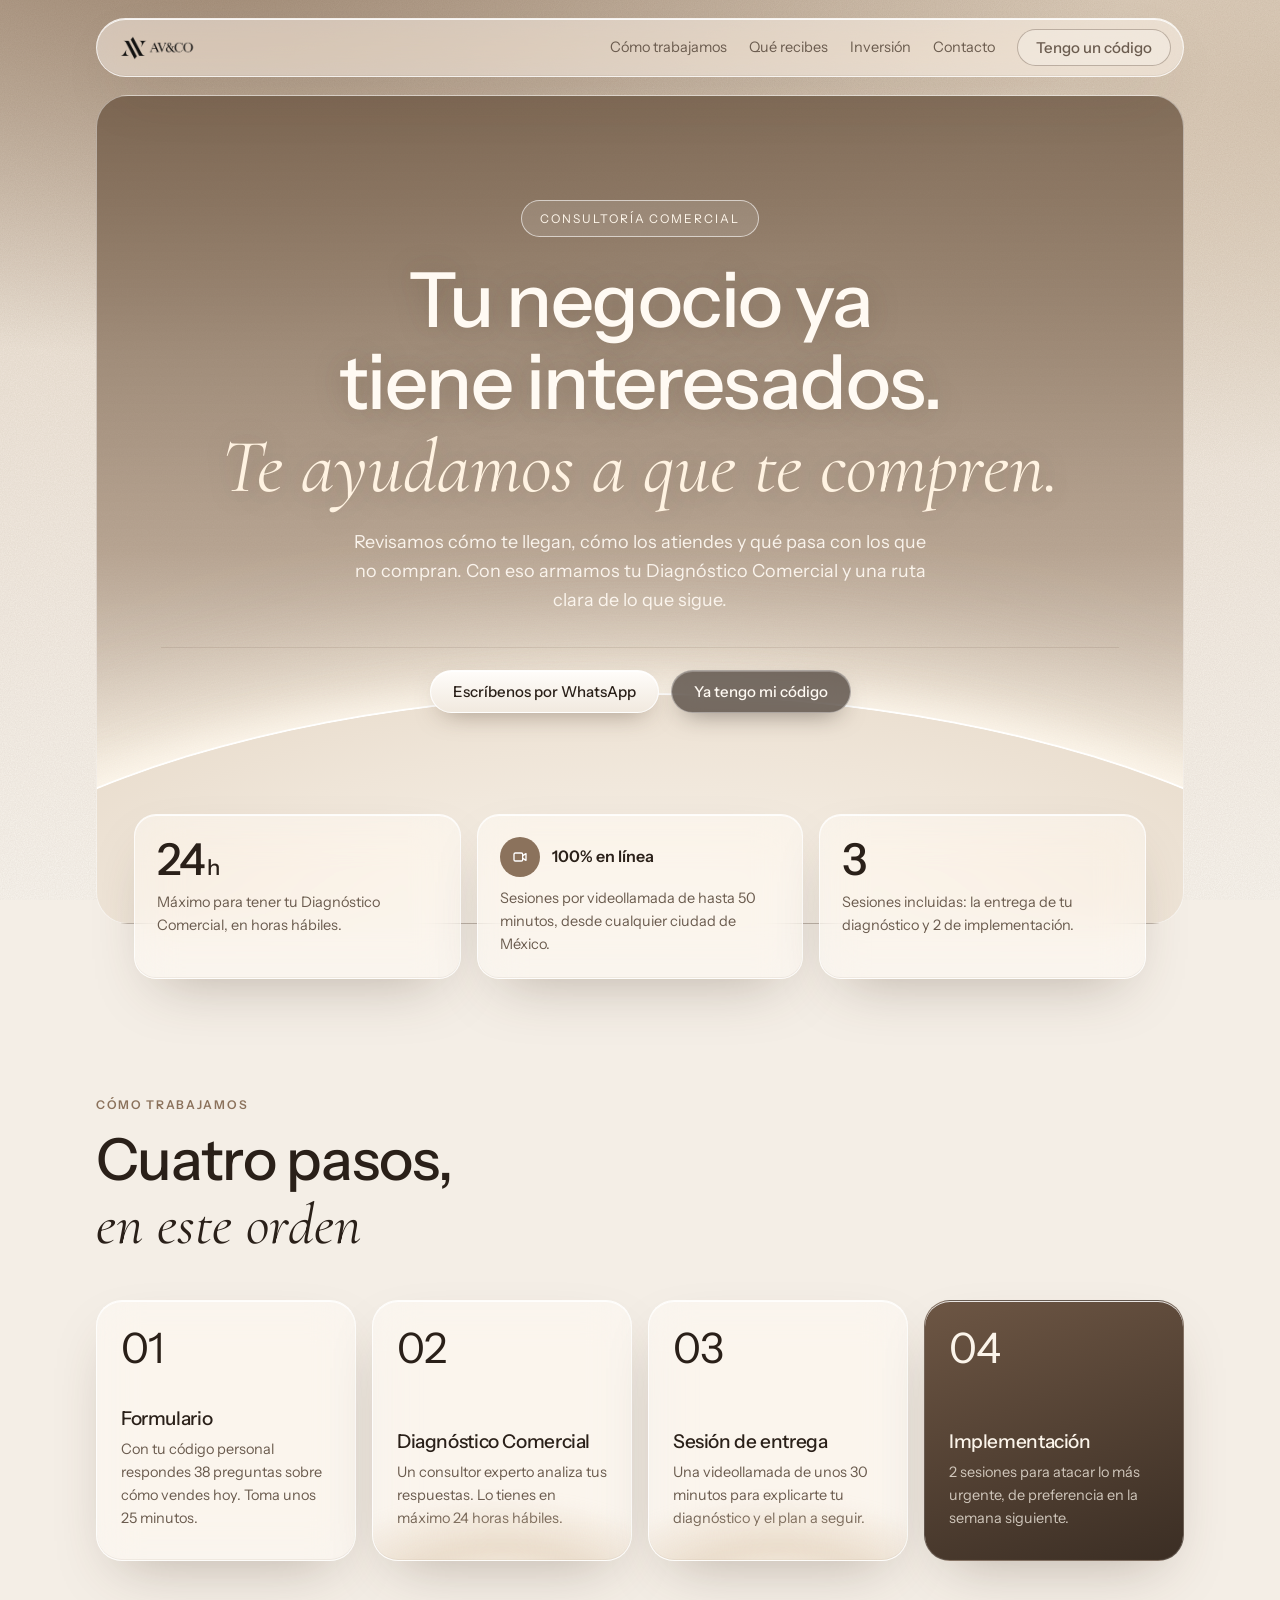
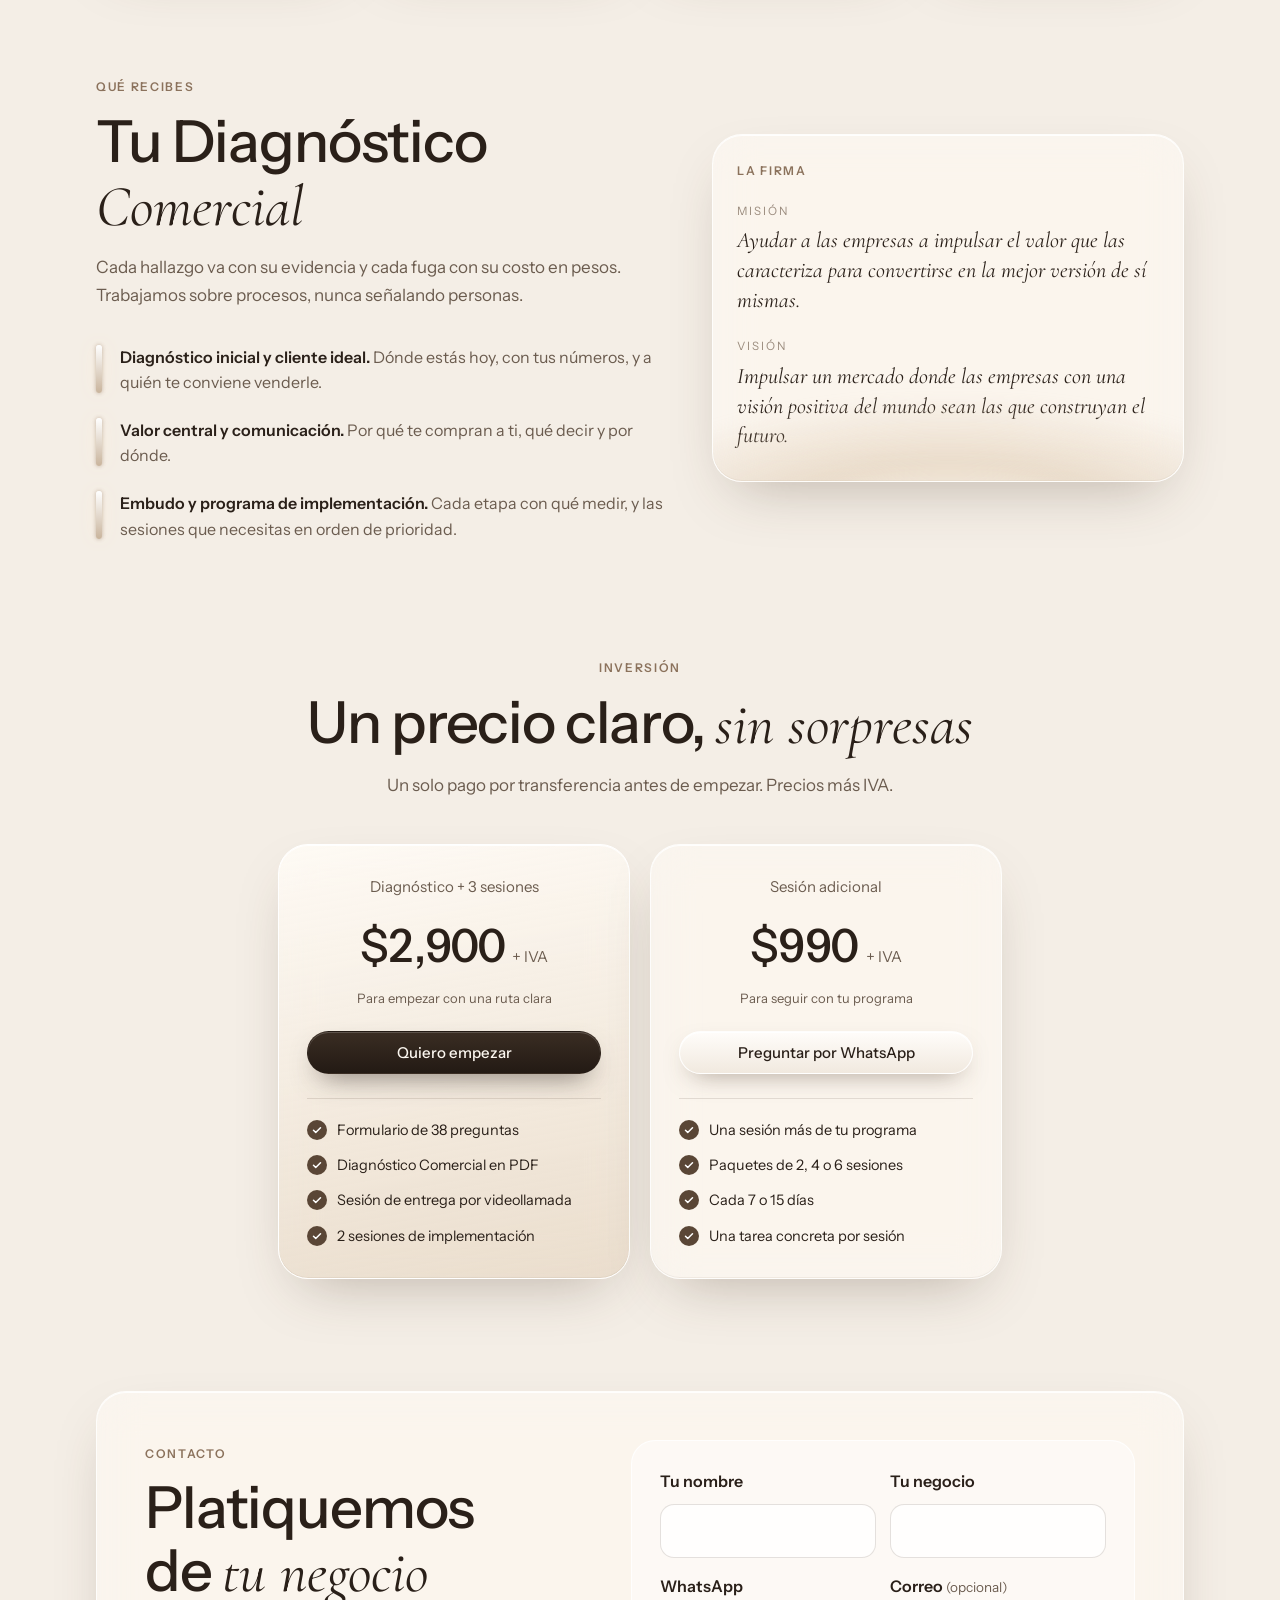
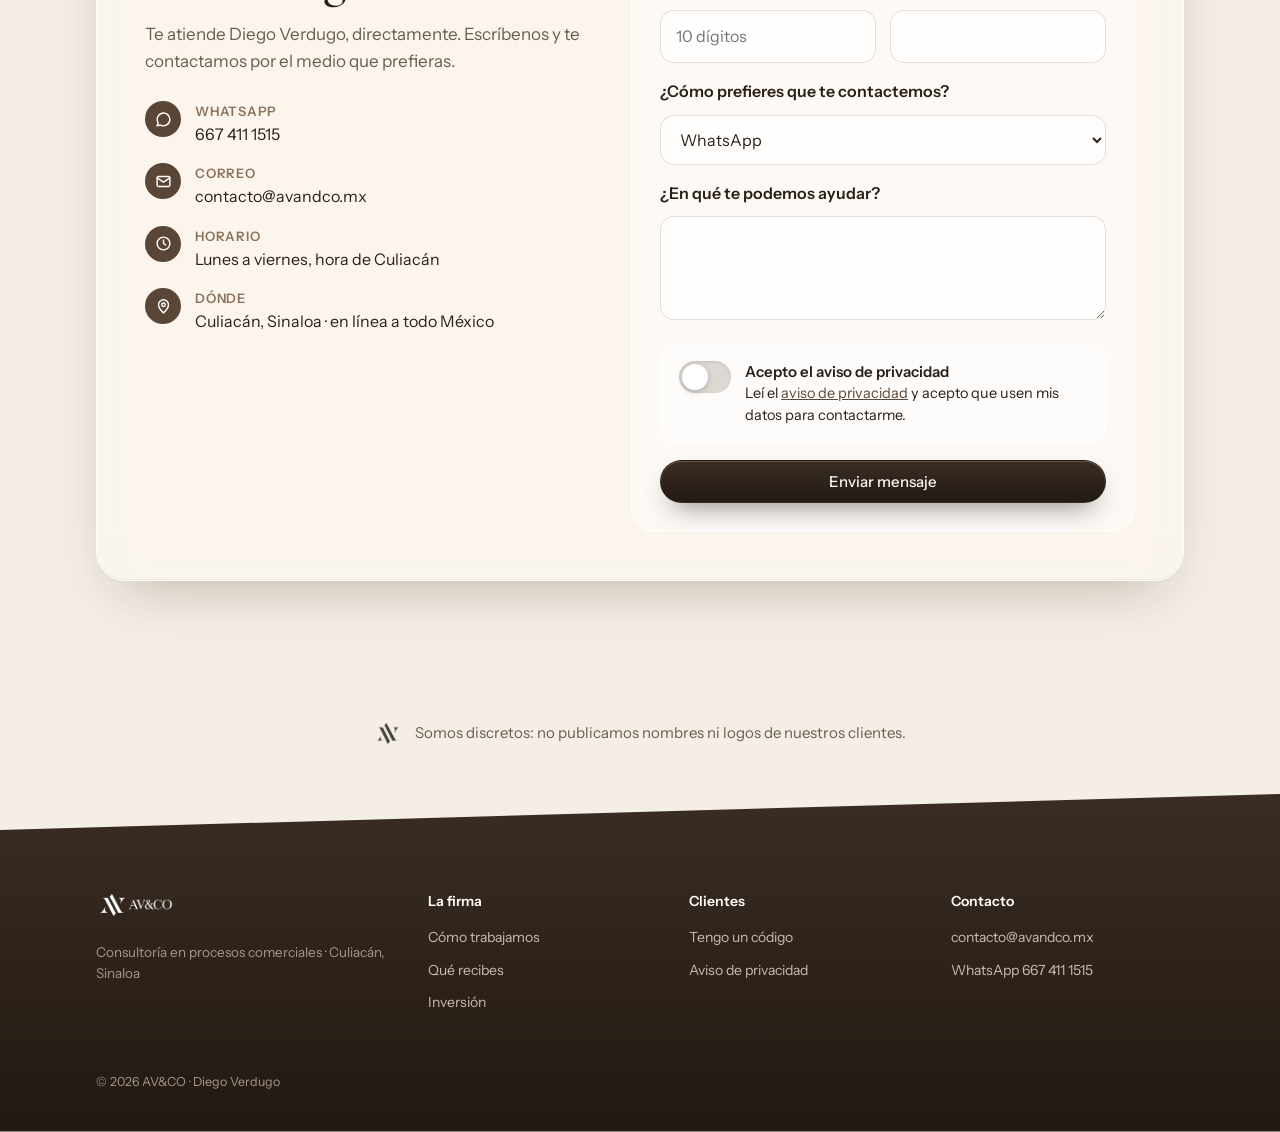
==== commit f53f40fa: "Web: menú del celular encima de la portada, fondo sólido y se cierra al tocar fuera Co-Authored-By: " ====
--- a/index.html
+++ b/index.html
@@ -6,7 +6,7 @@
   <title>AV&amp;CO · Consultoría comercial</title>
   <meta name="description" content="AV&CO revisa cómo llegan, cómo se atienden y cómo se da seguimiento a los interesados de tu negocio, y te entrega tu Diagnóstico Comercial con una ruta clara.">
   <link rel="preload" href="/assets/fuentes/instrument-sans.woff2" as="font" type="font/woff2" crossorigin>
-  <link rel="stylesheet" href="/assets/estilos.css?v=8">
+  <link rel="stylesheet" href="/assets/estilos.css?v=10">
   <link rel="icon" href="/assets/marca/favicon.ico" sizes="any">
   <link rel="icon" type="image/png" href="/assets/marca/favicon-32.png">
   <link rel="apple-touch-icon" href="/assets/marca/favicon-dorado.png">
@@ -145,6 +145,6 @@
   </div>
   <p class="legal">© <span id="anio">2026</span> AV&amp;CO · Diego Verdugo</p>
 </div></footer>
-<script src="/assets/sitio.js?v=2"></script>
+<script src="/assets/sitio.js?v=3"></script>
 </body>
 </html>
--- a/assets/estilos.css
+++ b/assets/estilos.css
@@ -51,7 +51,12 @@
 .menu-btn span{width:16px;height:1.5px;background:var(--tinta);transition:.25s}
 .menu-btn[aria-expanded=true] span:first-child{transform:translateY(3.25px) rotate(45deg)}
 .menu-btn[aria-expanded=true] span:last-child{transform:translateY(-3.25px) rotate(-45deg)}
-.menu-movil{position:absolute;top:calc(100% + 10px);left:0;right:0;border-radius:24px;padding:10px;display:grid;gap:2px;z-index:20;background:rgba(251,248,243,.97)}
+/* El encabezado va encima del contenido para que el menú del celular no quede detrás de la portada. */
+header{z-index:30}
+.menu-movil{position:absolute;top:calc(100% + 10px);left:0;right:0;border-radius:24px;padding:10px;display:grid;gap:2px;z-index:20;background:#FBF8F3;-webkit-backdrop-filter:none;backdrop-filter:none;box-shadow:0 18px 48px rgba(42,32,25,.22),inset 0 1px 0 #fff}
+.menu-movil[hidden]{display:none}
+.menu-movil a:not(.btn){color:var(--tinta)}
+.menu-movil a:not(.btn):last-of-type{border-bottom:0}
 .menu-movil a:not(.btn){padding:14px 16px;border-radius:14px;text-decoration:none;font-size:16px;border-bottom:1px solid rgba(90,70,54,.08)}
 .menu-movil .btn{justify-content:center;margin-top:8px}
 
